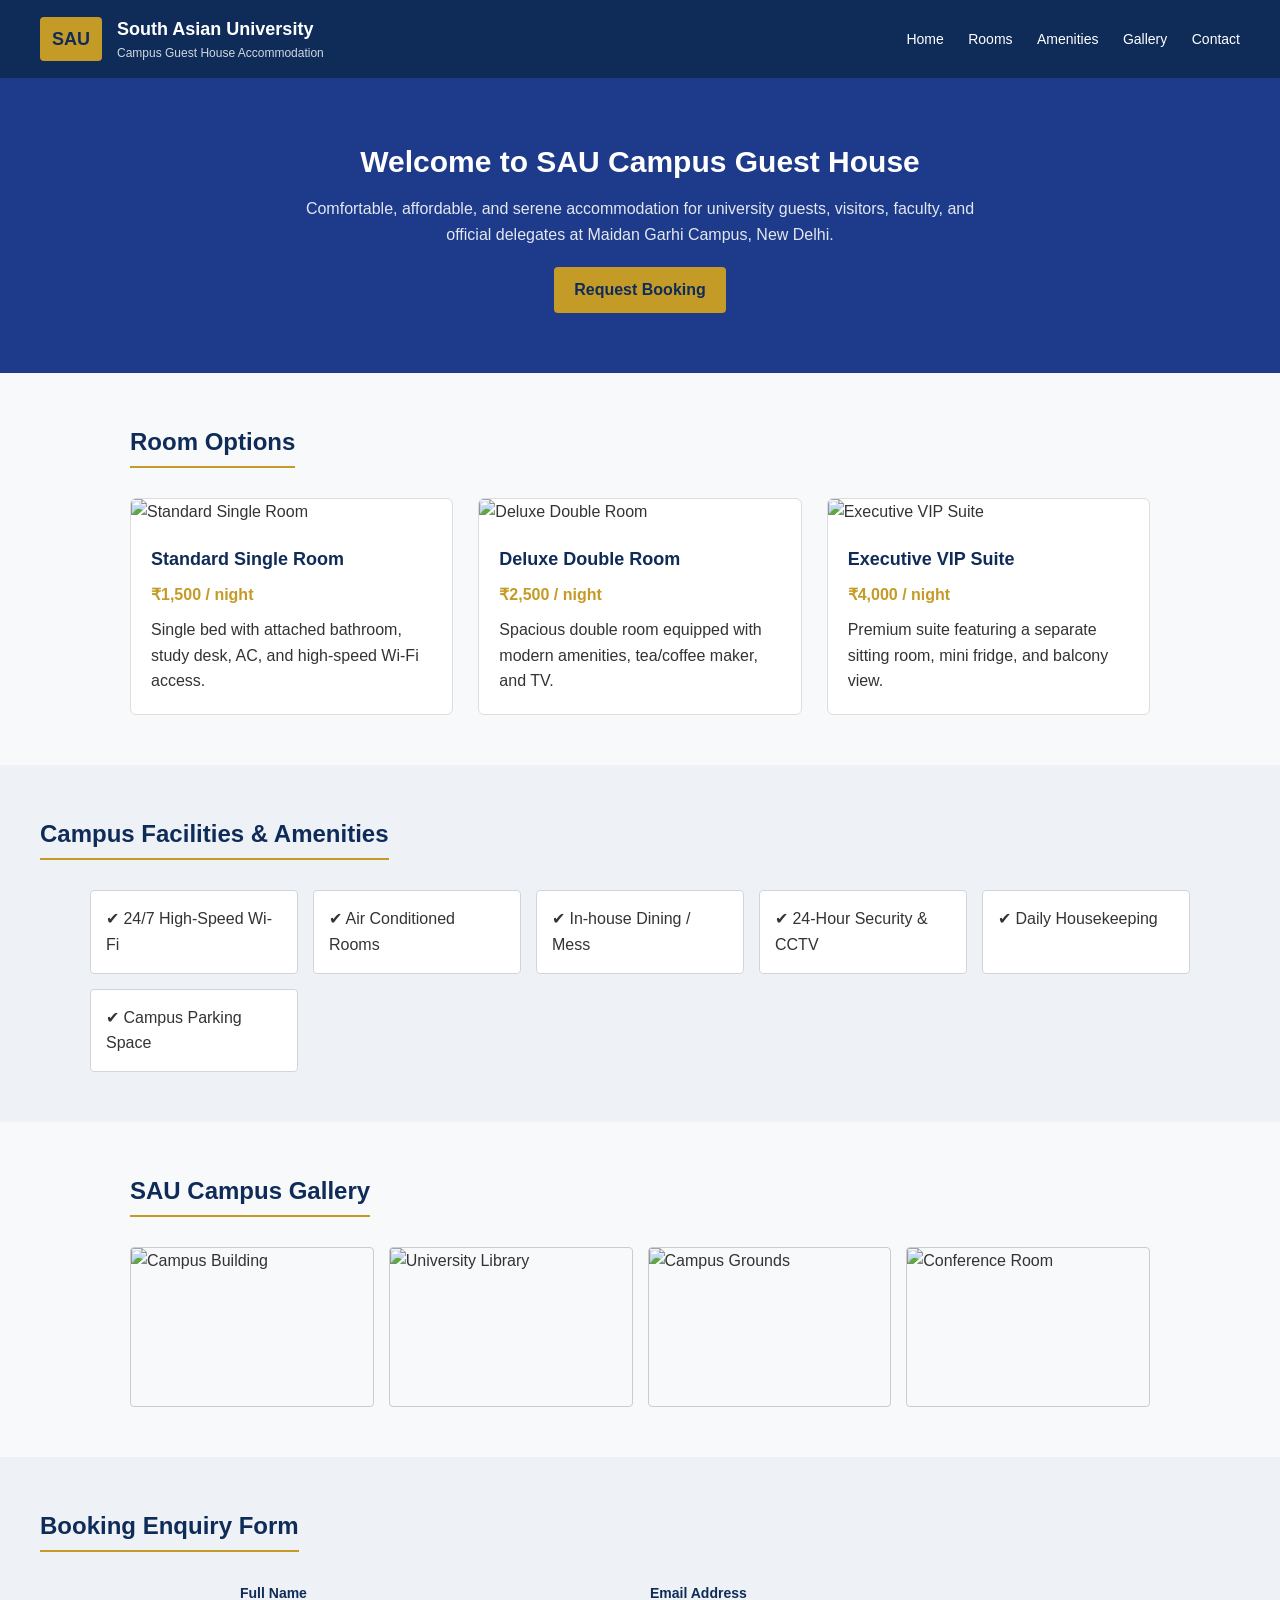
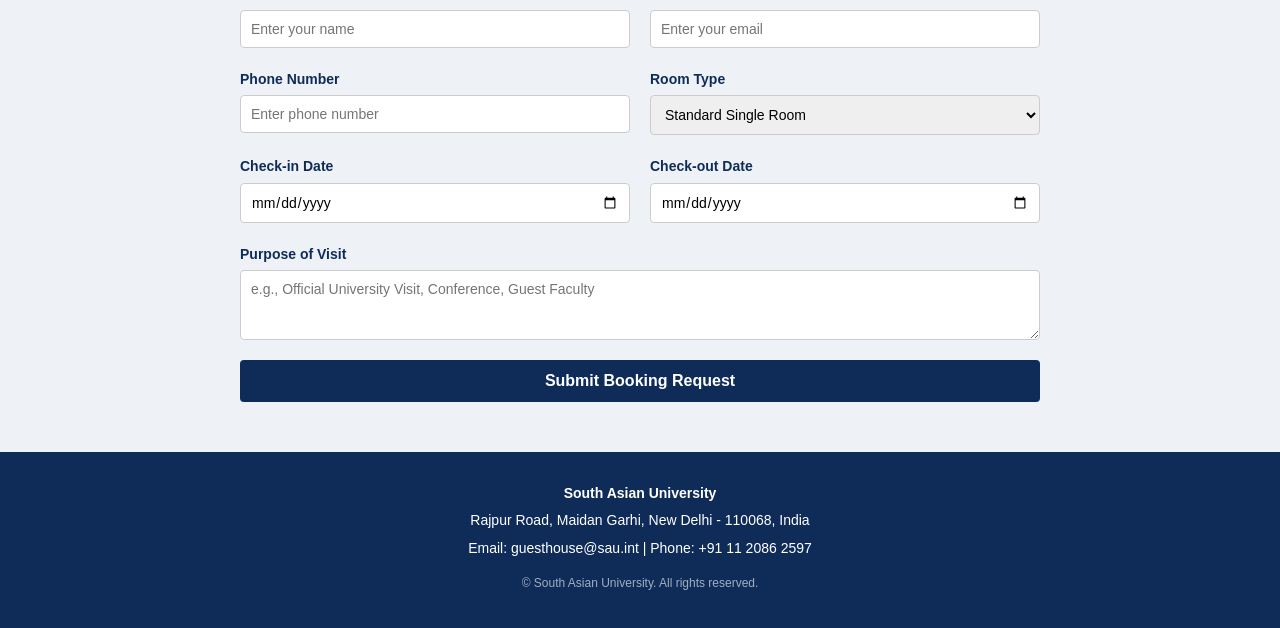
==== index.html @ 90cd1afd "Add files via upload" ====
<!DOCTYPE html>
<html lang="en">
<head>
    <meta charset="UTF-8">
    <meta name="viewport" content="width=device-width, initial-scale=1.0">
    <title>Guest House Booking - South Asian University</title>
    <link rel="stylesheet" href="style.css">
</head>
<body>

    <!-- Header / Navbar -->
    <header class="navbar">
        <div class="logo-container">
            <div class="logo-box">SAU</div>
            <div>
                <h1 class="site-title">South Asian University</h1>
                <p class="site-subtitle">Campus Guest House Accommodation</p>
            </div>
        </div>
        <nav class="nav-links">
            <a href="#home">Home</a>
            <a href="#rooms">Rooms</a>
            <a href="#amenities">Amenities</a>
            <a href="#gallery">Gallery</a>
            <a href="#contact">Contact</a>
        </nav>
    </header>

    <!-- Hero Section -->
    <section id="home" class="hero">
        <h2>Welcome to SAU Campus Guest House</h2>
        <p>Comfortable, affordable, and serene accommodation for university guests, visitors, faculty, and official delegates at Maidan Garhi Campus, New Delhi.</p>
        <a href="#booking" class="btn">Request Booking</a>
    </section>

    <!-- Room Categories -->
    <section id="rooms" class="section">
        <h2 class="section-title">Room Options</h2>
        <div class="card-grid">
            
            <div class="card">
                <img src="https://images.com" alt="Standard Single Room">
                <div class="card-body">
                    <h3>Standard Single Room</h3>
                    <p class="price">₹1,500 / night</p>
                    <p>Single bed with attached bathroom, study desk, AC, and high-speed Wi-Fi access.</p>
                </div>
            </div>

            <div class="card">
                <img src="https://images.com" alt="Deluxe Double Room">
                <div class="card-body">
                    <h3>Deluxe Double Room</h3>
                    <p class="price">₹2,500 / night</p>
                    <p>Spacious double room equipped with modern amenities, tea/coffee maker, and TV.</p>
                </div>
            </div>

            <div class="card">
                <img src="https://images.com" alt="Executive VIP Suite">
                <div class="card-body">
                    <h3>Executive VIP Suite</h3>
                    <p class="price">₹4,000 / night</p>
                    <p>Premium suite featuring a separate sitting room, mini fridge, and balcony view.</p>
                </div>
            </div>

        </div>
    </section>

    <!-- Amenities Section -->
    <section id="amenities" class="section gray-bg">
        <h2 class="section-title">Campus Facilities & Amenities</h2>
        <div class="amenities-grid">
            <div class="amenity-item">✔ 24/7 High-Speed Wi-Fi</div>
            <div class="amenity-item">✔ Air Conditioned Rooms</div>
            <div class="amenity-item">✔ In-house Dining / Mess</div>
            <div class="amenity-item">✔ 24-Hour Security & CCTV</div>
            <div class="amenity-item">✔ Daily Housekeeping</div>
            <div class="amenity-item">✔ Campus Parking Space</div>
        </div>
    </section>

    <!-- Gallery Section -->
    <section id="gallery" class="section">
        <h2 class="section-title">SAU Campus Gallery</h2>
        <div class="gallery-grid">
            <img src="https://images.com" alt="Campus Building">
            <img src="https://images.com" alt="University Library">
            <img src="https://images.com" alt="Campus Grounds">
            <img src="https://images.com" alt="Conference Room">
        </div>
    </section>

    <!-- Booking Form Section -->
    <section id="booking" class="section gray-bg">
        <h2 class="section-title">Booking Enquiry Form</h2>
        <form class="booking-form" action="#" method="post">
            <div class="form-group">
                <label for="fullname">Full Name</label>
                <input type="text" id="fullname" name="fullname" placeholder="Enter your name" required>
            </div>

            <div class="form-group">
                <label for="email">Email Address</label>
                <input type="email" id="email" name="email" placeholder="Enter your email" required>
            </div>

            <div class="form-group">
                <label for="phone">Phone Number</label>
                <input type="tel" id="phone" name="phone" placeholder="Enter phone number" required>
            </div>

            <div class="form-group">
                <label for="roomtype">Room Type</label>
                <select id="roomtype" name="roomtype">
                    <option value="single">Standard Single Room</option>
                    <option value="deluxe">Deluxe Double Room</option>
                    <option value="suite">Executive VIP Suite</option>
                </select>
            </div>

            <div class="form-group">
                <label for="checkin">Check-in Date</label>
                <input type="date" id="checkin" name="checkin" required>
            </div>

            <div class="form-group">
                <label for="checkout">Check-out Date</label>
                <input type="date" id="checkout" name="checkout" required>
            </div>

            <div class="form-group full-width">
                <label for="purpose">Purpose of Visit</label>
                <textarea id="purpose" name="purpose" rows="3" placeholder="e.g., Official University Visit, Conference, Guest Faculty"></textarea>
            </div>

            <div class="form-group full-width">
                <button type="submit" class="btn btn-submit">Submit Booking Request</button>
            </div>
        </form>
    </section>

    <!-- Footer -->
    <footer id="contact">
        <p><strong>South Asian University</strong></p>
        <p>Rajpur Road, Maidan Garhi, New Delhi - 110068, India</p>
        <p>Email: guesthouse@sau.int | Phone: +91 11 2086 2597</p>
        <p class="copyright">&copy; South Asian University. All rights reserved.</p>
    </footer>

</body>
</html>
---- style.css ----
/* General Reset */
* {
    margin: 0;
    padding: 0;
    box-sizing: border-box;
    font-family: Arial, Helvetica, sans-serif;
}

body {
    background-color: #f8f9fa;
    color: #333333;
    line-height: 1.6;
}

/* Navbar */
.navbar {
    background-color: #0f2c59; /* SAU Deep Blue */
    color: #ffffff;
    display: flex;
    justify-content: space-between;
    align-items: center;
    padding: 15px 40px;
}

.logo-container {
    display: flex;
    align-items: center;
    gap: 15px;
}

.logo-box {
    background-color: #c59b27; /* Accent Gold */
    color: #0f2c59;
    font-weight: bold;
    padding: 8px 12px;
    border-radius: 4px;
    font-size: 18px;
}

.site-title {
    font-size: 18px;
    margin: 0;
}

.site-subtitle {
    font-size: 12px;
    color: #d0d7de;
}

.nav-links a {
    color: #ffffff;
    text-decoration: none;
    margin-left: 20px;
    font-size: 14px;
}

/* Hero Section */
.hero {
    background-color: #1e3a8a;
    color: #ffffff;
    text-align: center;
    padding: 60px 20px;
}

.hero h2 {
    font-size: 30px;
    margin-bottom: 10px;
}

.hero p {
    max-width: 700px;
    margin: 0 auto 20px auto;
    font-size: 16px;
    color: #e2e8f0;
}

/* Section Styling */
.section {
    padding: 50px 40px;
    max-width: 1100px;
    margin: 0 auto;
}

.gray-bg {
    background-color: #eef2f6;
    max-width: 100%;
}

.section-title {
    text-align: center;
    font-size: 24px;
    color: #0f2c59;
    margin-bottom: 30px;
    border-bottom: 2px solid #c59b27;
    display: inline-block;
    padding-bottom: 5px;
}

/* Grid & Cards */
.card-grid {
    display: grid;
    grid-template-columns: repeat(auto-fit, minmax(280px, 1fr));
    gap: 25px;
}

.card {
    background-color: #ffffff;
    border: 1px solid #dddddd;
    border-radius: 6px;
    overflow: hidden;
}

.card img {
    width: 100%;
    height: 180px;
    object-fit: cover;
}

.card-body {
    padding: 20px;
}

.card-body h3 {
    color: #0f2c59;
    font-size: 18px;
    margin-bottom: 8px;
}

.price {
    font-weight: bold;
    color: #c59b27;
    margin-bottom: 10px;
}

/* Amenities */
.amenities-grid {
    display: grid;
    grid-template-columns: repeat(auto-fit, minmax(200px, 1fr));
    gap: 15px;
    max-width: 1100px;
    margin: 0 auto;
}

.amenity-item {
    background-color: #ffffff;
    padding: 15px;
    border: 1px solid #d1d5db;
    border-radius: 4px;
    font-weight: 500;
}

/* Gallery Grid */
.gallery-grid {
    display: grid;
    grid-template-columns: repeat(auto-fit, minmax(220px, 1fr));
    gap: 15px;
}

.gallery-grid img {
    width: 100%;
    height: 160px;
    object-fit: cover;
    border-radius: 4px;
    border: 1px solid #cccccc;
}

/* Form Styling */
.booking-form {
    max-width: 800px;
    margin: 0 auto;
    display: grid;
    grid-template-columns: 1fr 1fr;
    gap: 20px;
}

.form-group {
    display: flex;
    flex-direction: column;
}

.form-group.full-width {
    grid-column: span 2;
}

.form-group label {
    font-size: 14px;
    font-weight: bold;
    margin-bottom: 5px;
    color: #0f2c59;
}

.form-group input,
.form-group select,
.form-group textarea {
    padding: 10px;
    border: 1px solid #cccccc;
    border-radius: 4px;
    font-size: 14px;
}

/* Buttons */
.btn {
    display: inline-block;
    background-color: #c59b27;
    color: #0f2c59;
    padding: 10px 20px;
    text-decoration: none;
    font-weight: bold;
    border-radius: 4px;
    border: none;
    cursor: pointer;
}

.btn-submit {
    width: 100%;
    padding: 12px;
    font-size: 16px;
    background-color: #0f2c59;
    color: #ffffff;
}

/* Footer */
footer {
    background-color: #0f2c59;
    color: #ffffff;
    text-align: center;
    padding: 30px 20px;
    font-size: 14px;
}

footer p {
    margin-bottom: 5px;
}

.copyright {
    margin-top: 15px;
    font-size: 12px;
    color: #a0aec0;
}
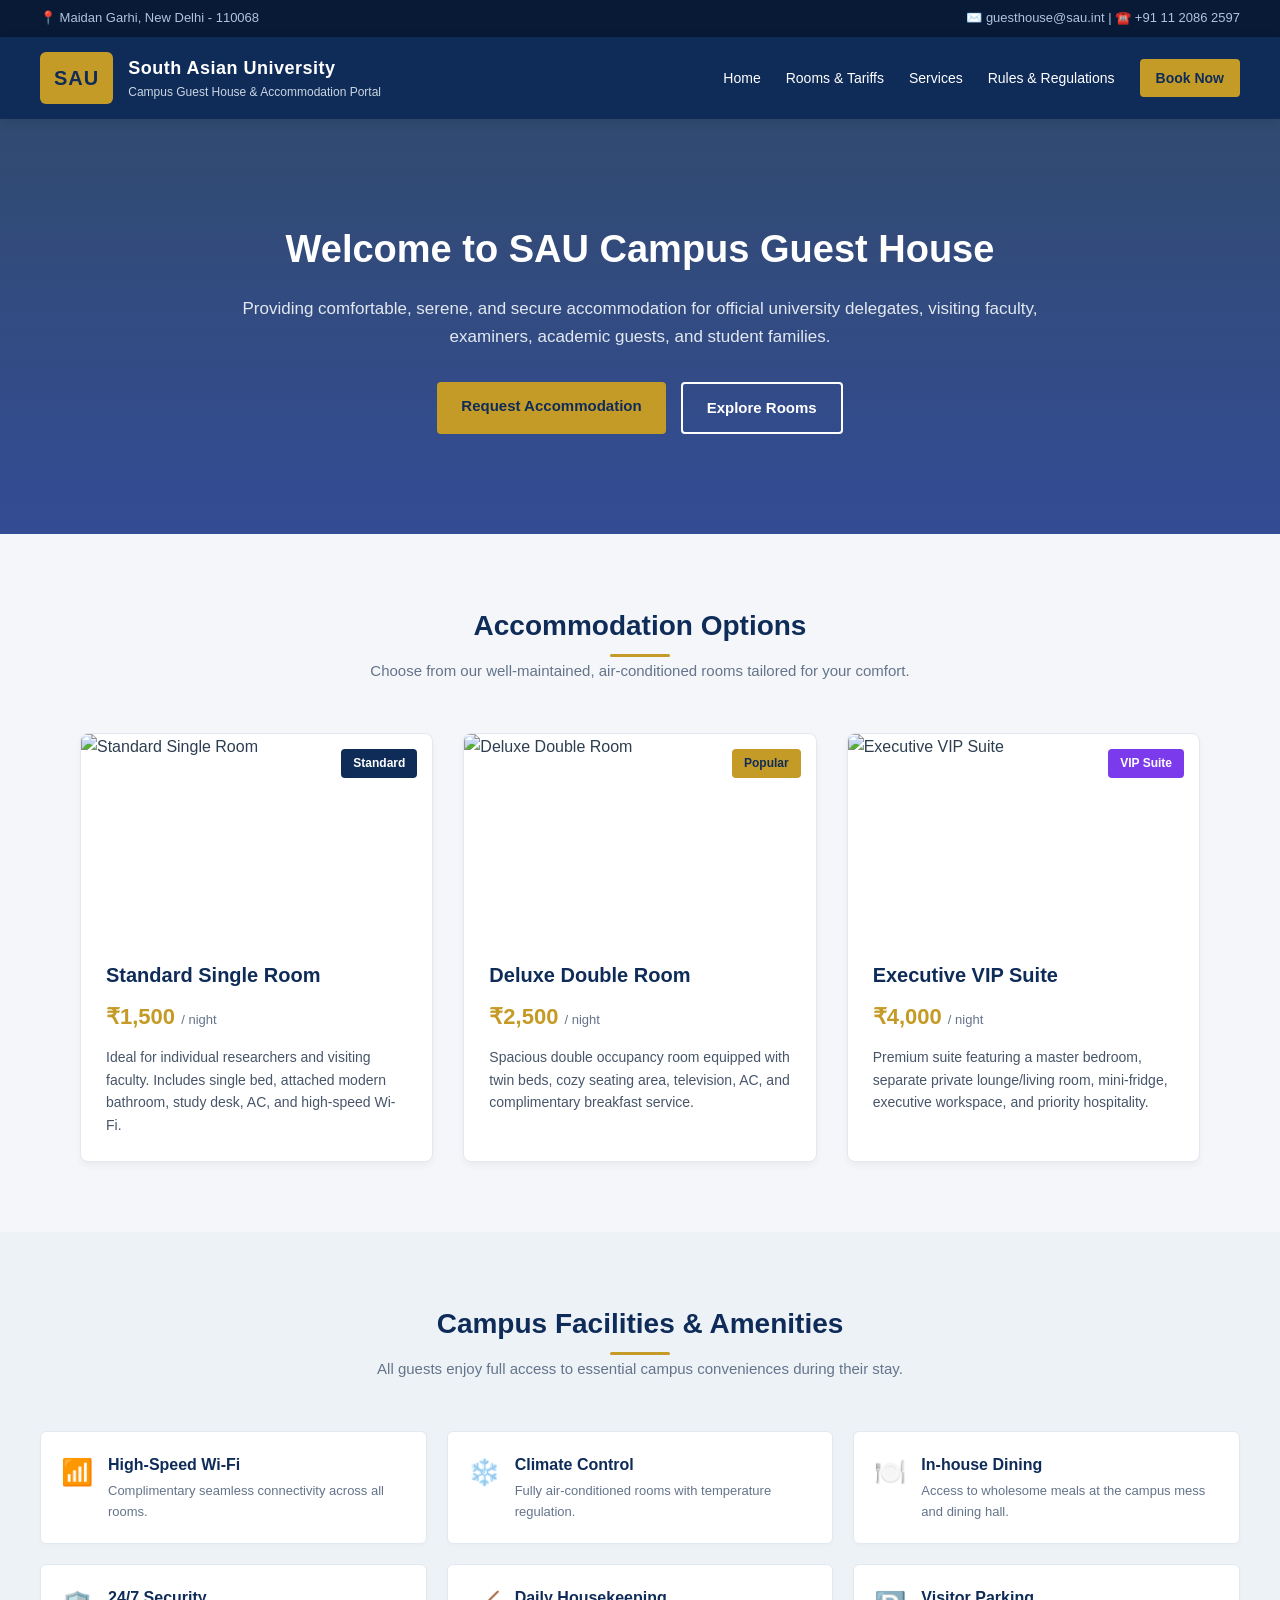
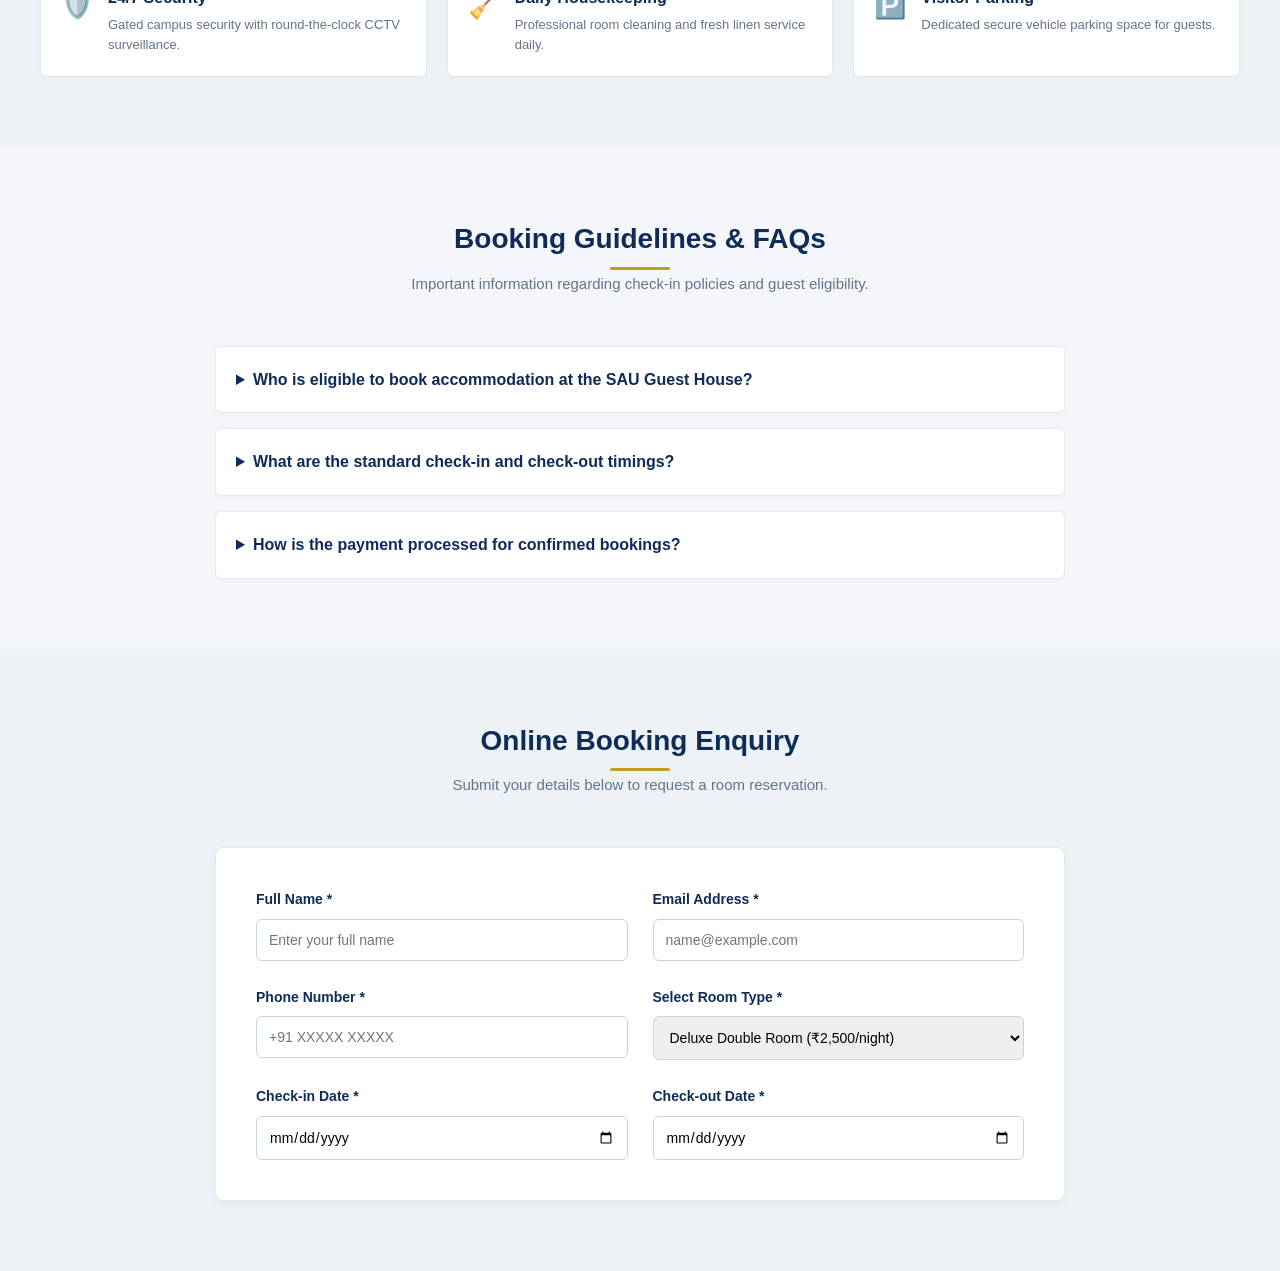
==== commit f6864e7b: "Add files via upload" ====
--- a/index.html
+++ b/index.html
@@ -3,10 +3,18 @@
 <head>
     <meta charset="UTF-8">
     <meta name="viewport" content="width=device-width, initial-scale=1.0">
-    <title>Guest House Booking - South Asian University</title>
+    <title>Campus Guest House | South Asian University</title>
     <link rel="stylesheet" href="style.css">
 </head>
 <body>
+
+    <!-- Top Institutional Bar -->
+    <div class="top-bar">
+        <div class="top-bar-content">
+            <span>📍 Maidan Garhi, New Delhi - 110068</span>
+            <span>✉️ guesthouse@sau.int | ☎️ +91 11 2086 2597</span>
+        </div>
+    </div>
 
     <!-- Header / Navbar -->
     <header class="navbar">
@@ -14,140 +22,192 @@
             <div class="logo-box">SAU</div>
             <div>
                 <h1 class="site-title">South Asian University</h1>
-                <p class="site-subtitle">Campus Guest House Accommodation</p>
+                <p class="site-subtitle">Campus Guest House & Accommodation Portal</p>
             </div>
         </div>
         <nav class="nav-links">
             <a href="#home">Home</a>
-            <a href="#rooms">Rooms</a>
-            <a href="#amenities">Amenities</a>
-            <a href="#gallery">Gallery</a>
-            <a href="#contact">Contact</a>
+            <a href="#rooms">Rooms & Tariffs</a>
+            <a href="services.html">Services</a>
+            <a href="rules.html">Rules & Regulations</a>
+            <a href="#booking" class="nav-btn">Book Now</a>
         </nav>
     </header>
 
     <!-- Hero Section -->
     <section id="home" class="hero">
-        <h2>Welcome to SAU Campus Guest House</h2>
-        <p>Comfortable, affordable, and serene accommodation for university guests, visitors, faculty, and official delegates at Maidan Garhi Campus, New Delhi.</p>
-        <a href="#booking" class="btn">Request Booking</a>
-    </section>
-
-    <!-- Room Categories -->
+        <div class="hero-content">
+            <h2>Welcome to SAU Campus Guest House</h2>
+            <p>Providing comfortable, serene, and secure accommodation for official university delegates, visiting faculty, examiners, academic guests, and student families.</p>
+            <div class="hero-buttons">
+                <a href="#booking" class="btn btn-primary">Request Accommodation</a>
+                <a href="#rooms" class="btn btn-secondary">Explore Rooms</a>
+            </div>
+        </div>
+    </section>
+
+    <!-- Room Categories Section -->
     <section id="rooms" class="section">
-        <h2 class="section-title">Room Options</h2>
+        <div class="section-header">
+            <h2 class="section-title">Accommodation Options</h2>
+            <p class="section-desc">Choose from our well-maintained, air-conditioned rooms tailored for your comfort.</p>
+        </div>
+        
         <div class="card-grid">
-            
             <div class="card">
-                <img src="https://images.com" alt="Standard Single Room">
+                <div class="card-img-wrapper">
+                    <span class="badge">Standard</span>
+                    <img src="" alt="Standard Single Room">
+                </div>
                 <div class="card-body">
                     <h3>Standard Single Room</h3>
-                    <p class="price">₹1,500 / night</p>
-                    <p>Single bed with attached bathroom, study desk, AC, and high-speed Wi-Fi access.</p>
+                    <p class="price">₹1,500 <span class="per-night">/ night</span></p>
+                    <p>Ideal for individual researchers and visiting faculty. Includes single bed, attached modern bathroom, study desk, AC, and high-speed Wi-Fi.</p>
                 </div>
             </div>
 
             <div class="card">
-                <img src="https://images.com" alt="Deluxe Double Room">
+                <div class="card-img-wrapper">
+                    <span class="badge popular">Popular</span>
+                    <img src="" alt="Deluxe Double Room">
+                </div>
                 <div class="card-body">
                     <h3>Deluxe Double Room</h3>
-                    <p class="price">₹2,500 / night</p>
-                    <p>Spacious double room equipped with modern amenities, tea/coffee maker, and TV.</p>
+                    <p class="price">₹2,500 <span class="per-night">/ night</span></p>
+                    <p>Spacious double occupancy room equipped with twin beds, cozy seating area, television, AC, and complimentary breakfast service.</p>
                 </div>
             </div>
 
             <div class="card">
-                <img src="https://images.com" alt="Executive VIP Suite">
+                <div class="card-img-wrapper">
+                    <span class="badge vip">VIP Suite</span>
+                    <img src="" alt="Executive VIP Suite">
+                </div>
                 <div class="card-body">
                     <h3>Executive VIP Suite</h3>
-                    <p class="price">₹4,000 / night</p>
-                    <p>Premium suite featuring a separate sitting room, mini fridge, and balcony view.</p>
-                </div>
-            </div>
-
+                    <p class="price">₹4,000 <span class="per-night">/ night</span></p>
+                    <p>Premium suite featuring a master bedroom, separate private lounge/living room, mini-fridge, executive workspace, and priority hospitality.</p>
+                </div>
+            </div>
         </div>
     </section>
 
     <!-- Amenities Section -->
     <section id="amenities" class="section gray-bg">
-        <h2 class="section-title">Campus Facilities & Amenities</h2>
+        <div class="section-header">
+            <h2 class="section-title">Campus Facilities & Amenities</h2>
+            <p class="section-desc">All guests enjoy full access to essential campus conveniences during their stay.</p>
+        </div>
+
         <div class="amenities-grid">
-            <div class="amenity-item">✔ 24/7 High-Speed Wi-Fi</div>
-            <div class="amenity-item">✔ Air Conditioned Rooms</div>
-            <div class="amenity-item">✔ In-house Dining / Mess</div>
-            <div class="amenity-item">✔ 24-Hour Security & CCTV</div>
-            <div class="amenity-item">✔ Daily Housekeeping</div>
-            <div class="amenity-item">✔ Campus Parking Space</div>
-        </div>
-    </section>
-
-    <!-- Gallery Section -->
-    <section id="gallery" class="section">
-        <h2 class="section-title">SAU Campus Gallery</h2>
-        <div class="gallery-grid">
-            <img src="https://images.com" alt="Campus Building">
-            <img src="https://images.com" alt="University Library">
-            <img src="https://images.com" alt="Campus Grounds">
-            <img src="https://images.com" alt="Conference Room">
+            <div class="amenity-item">
+                <span class="amenity-icon">📶</span>
+                <div>
+                    <h4>High-Speed Wi-Fi</h4>
+                    <p>Complimentary seamless connectivity across all rooms.</p>
+                </div>
+            </div>
+            <div class="amenity-item">
+                <span class="amenity-icon">❄️</span>
+                <div>
+                    <h4>Climate Control</h4>
+                    <p>Fully air-conditioned rooms with temperature regulation.</p>
+                </div>
+            </div>
+            <div class="amenity-item">
+                <span class="amenity-icon">🍽️</span>
+                <div>
+                    <h4>In-house Dining</h4>
+                    <p>Access to wholesome meals at the campus mess and dining hall.</p>
+                </div>
+            </div>
+            <div class="amenity-item">
+                <span class="amenity-icon">🛡️</span>
+                <div>
+                    <h4>24/7 Security</h4>
+                    <p>Gated campus security with round-the-clock CCTV surveillance.</p>
+                </div>
+            </div>
+            <div class="amenity-item">
+                <span class="amenity-icon">🧹</span>
+                <div>
+                    <h4>Daily Housekeeping</h4>
+                    <p>Professional room cleaning and fresh linen service daily.</p>
+                </div>
+            </div>
+            <div class="amenity-item">
+                <span class="amenity-icon">🅿️</span>
+                <div>
+                    <h4>Visitor Parking</h4>
+                    <p>Dedicated secure vehicle parking space for guests.</p>
+                </div>
+            </div>
+        </div>
+    </section>
+
+    <!-- FAQ / Guidelines Section -->
+    <section id="faq" class="section">
+        <div class="section-header">
+            <h2 class="section-title">Booking Guidelines & FAQs</h2>
+            <p class="section-desc">Important information regarding check-in policies and guest eligibility.</p>
+        </div>
+
+        <div class="faq-container">
+            <details class="faq-item">
+                <summary>Who is eligible to book accommodation at the SAU Guest House?</summary>
+                <p>Official university guests, keynote speakers, conference delegates, external academic examiners, and parents/guardians of enrolled students are eligible, subject to prior approval and room availability.</p>
+            </details>
+            <details class="faq-item">
+                <summary>What are the standard check-in and check-out timings?</summary>
+                <p>Standard check-in time is 12:00 PM (Noon) and check-out time is 11:00 AM. Early check-ins or late extensions must be coordinated directly with the Guest House desk.</p>
+            </details>
+            <details class="faq-item">
+                <summary>How is the payment processed for confirmed bookings?</summary>
+                <p>Once your booking enquiry is reviewed and approved by the administration, an online payment link or bank transfer detail will be shared via email to finalize your reservation.</p>
+            </details>
         </div>
     </section>
 
     <!-- Booking Form Section -->
     <section id="booking" class="section gray-bg">
-        <h2 class="section-title">Booking Enquiry Form</h2>
-        <form class="booking-form" action="#" method="post">
-            <div class="form-group">
-                <label for="fullname">Full Name</label>
-                <input type="text" id="fullname" name="fullname" placeholder="Enter your name" required>
-            </div>
-
-            <div class="form-group">
-                <label for="email">Email Address</label>
-                <input type="email" id="email" name="email" placeholder="Enter your email" required>
-            </div>
-
-            <div class="form-group">
-                <label for="phone">Phone Number</label>
-                <input type="tel" id="phone" name="phone" placeholder="Enter phone number" required>
-            </div>
-
-            <div class="form-group">
-                <label for="roomtype">Room Type</label>
-                <select id="roomtype" name="roomtype">
-                    <option value="single">Standard Single Room</option>
-                    <option value="deluxe">Deluxe Double Room</option>
-                    <option value="suite">Executive VIP Suite</option>
+        <div class="section-header">
+            <h2 class="section-title">Online Booking Enquiry</h2>
+            <p class="section-desc">Submit your details below to request a room reservation.</p>
+        </div>
+
+        <form class="booking-form" action="#success-modal" method="get">
+            <div class="form-group">
+                <label for="fullname">Full Name *</label>
+                <input type="text" id="fullname" name="fullname" placeholder="Enter your full name" required>
+            </div>
+
+            <div class="form-group">
+                <label for="email">Email Address *</label>
+                <input type="email" id="email" name="email" placeholder="name@example.com" required>
+            </div>
+
+            <div class="form-group">
+                <label for="phone">Phone Number *</label>
+                <input type="tel" id="phone" name="phone" placeholder="+91 XXXXX XXXXX" required>
+            </div>
+
+            <div class="form-group">
+                <label for="roomtype">Select Room Type *</label>
+                <select id="roomtype" name="roomtype" required>
+                    <option value="single">Standard Single Room (₹1,500/night)</option>
+                    <option value="deluxe" selected>Deluxe Double Room (₹2,500/night)</option>
+                    <option value="suite">Executive VIP Suite (₹4,000/night)</option>
                 </select>
             </div>
 
             <div class="form-group">
-                <label for="checkin">Check-in Date</label>
+                <label for="checkin">Check-in Date *</label>
                 <input type="date" id="checkin" name="checkin" required>
             </div>
 
             <div class="form-group">
-                <label for="checkout">Check-out Date</label>
+                <label for="checkout">Check-out Date *</label>
                 <input type="date" id="checkout" name="checkout" required>
             </div>
 
-            <div class="form-group full-width">
-                <label for="purpose">Purpose of Visit</label>
-                <textarea id="purpose" name="purpose" rows="3" placeholder="e.g., Official University Visit, Conference, Guest Faculty"></textarea>
-            </div>
-
-            <div class="form-group full-width">
-                <button type="submit" class="btn btn-submit">Submit Booking Request</button>
-            </div>
-        </form>
-    </section>
-
-    <!-- Footer -->
-    <footer id="contact">
-        <p><strong>South Asian University</strong></p>
-        <p>Rajpur Road, Maidan Garhi, New Delhi - 110068, India</p>
-        <p>Email: guesthouse@sau.int | Phone: +91 11 2086 2597</p>
-        <p class="copyright">&copy; South Asian University. All rights reserved.</p>
-    </footer>
-
-</body>
-</html>+            <div class="form-group
--- a/style.css
+++ b/style.css
@@ -1,15 +1,36 @@
-/* General Reset */
+/* ==========================================
+   SAU GUEST HOUSE PORTAL - MASTER STYLESHEET
+   ========================================== */
+
 * {
     margin: 0;
     padding: 0;
     box-sizing: border-box;
-    font-family: Arial, Helvetica, sans-serif;
+    font-family: 'Segoe UI', Tahoma, Geneva, Verdana, sans-serif;
 }
 
 body {
-    background-color: #f8f9fa;
-    color: #333333;
+    background-color: #f4f6f9;
+    color: #2c3e50;
     line-height: 1.6;
+    scroll-behavior: smooth;
+}
+
+/* Top Institutional Bar */
+.top-bar {
+    background-color: #081a36;
+    color: #b0c4de;
+    font-size: 13px;
+    padding: 8px 40px;
+}
+
+.top-bar-content {
+    max-width: 1200px;
+    margin: 0 auto;
+    display: flex;
+    justify-content: space-between;
+    flex-wrap: wrap;
+    gap: 10px;
 }
 
 /* Navbar */
@@ -20,6 +41,10 @@
     justify-content: space-between;
     align-items: center;
     padding: 15px 40px;
+    box-shadow: 0 4px 12px rgba(0,0,0,0.1);
+    position: sticky;
+    top: 0;
+    z-index: 100;
 }
 
 .logo-container {
@@ -31,146 +56,344 @@
 .logo-box {
     background-color: #c59b27; /* Accent Gold */
     color: #0f2c59;
-    font-weight: bold;
-    padding: 8px 12px;
-    border-radius: 4px;
-    font-size: 18px;
+    font-weight: 800;
+    padding: 10px 14px;
+    border-radius: 6px;
+    font-size: 20px;
+    letter-spacing: 1px;
 }
 
 .site-title {
     font-size: 18px;
-    margin: 0;
+    font-weight: 700;
+    letter-spacing: 0.5px;
 }
 
 .site-subtitle {
     font-size: 12px;
-    color: #d0d7de;
+    color: #cbd5e1;
+}
+
+.nav-links {
+    display: flex;
+    align-items: center;
+    gap: 25px;
 }
 
 .nav-links a {
     color: #ffffff;
     text-decoration: none;
-    margin-left: 20px;
-    font-size: 14px;
+    font-size: 14px;
+    font-weight: 500;
+    transition: color 0.2s ease;
+}
+
+.nav-links a:hover {
+    color: #c59b27;
+}
+
+.nav-btn {
+    background-color: #c59b27;
+    color: #0f2c59 !important;
+    padding: 8px 16px;
+    border-radius: 4px;
+    font-weight: 700 !important;
+}
+
+.nav-btn:hover {
+    background-color: #b08920;
 }
 
 /* Hero Section */
 .hero {
-    background-color: #1e3a8a;
+    background: linear-gradient(rgba(15, 44, 89, 0.85), rgba(30, 58, 138, 0.9)), url('https://images.unsplash.com/photo-1541339907198-e08756dedf3f?auto=format&fit=crop&w=1600&q=80') center/cover no-repeat;
     color: #ffffff;
     text-align: center;
-    padding: 60px 20px;
+    padding: 100px 20px;
+}
+
+.hero-content {
+    max-width: 800px;
+    margin: 0 auto;
 }
 
 .hero h2 {
-    font-size: 30px;
+    font-size: 38px;
+    margin-bottom: 15px;
+    font-weight: 700;
+}
+
+.hero p {
+    font-size: 17px;
+    color: #e2e8f0;
+    margin-bottom: 30px;
+    line-height: 1.7;
+}
+
+.hero-buttons {
+    display: flex;
+    justify-content: center;
+    gap: 15px;
+}
+
+/* Buttons */
+.btn {
+    display: inline-block;
+    padding: 12px 24px;
+    text-decoration: none;
+    font-weight: 600;
+    border-radius: 4px;
+    cursor: pointer;
+    transition: all 0.2s ease;
+    border: none;
+    font-size: 15px;
+    text-align: center;
+}
+
+.btn-primary {
+    background-color: #c59b27;
+    color: #0f2c59;
+}
+
+.btn-primary:hover {
+    background-color: #b08920;
+}
+
+.btn-secondary {
+    background-color: transparent;
+    color: #ffffff;
+    border: 2px solid #ffffff;
+}
+
+.btn-secondary:hover {
+    background-color: #ffffff;
+    color: #0f2c59;
+}
+
+/* Sections */
+.section {
+    padding: 70px 40px;
+    max-width: 1200px;
+    margin: 0 auto;
+}
+
+.gray-bg {
+    background-color: #edf2f7;
+    max-width: 100%;
+}
+
+.section-header {
+    text-align: center;
+    margin-bottom: 50px;
+}
+
+.section-title {
+    font-size: 28px;
+    color: #0f2c59;
     margin-bottom: 10px;
-}
-
-.hero p {
-    max-width: 700px;
-    margin: 0 auto 20px auto;
-    font-size: 16px;
-    color: #e2e8f0;
-}
-
-/* Section Styling */
-.section {
-    padding: 50px 40px;
-    max-width: 1100px;
-    margin: 0 auto;
-}
-
-.gray-bg {
-    background-color: #eef2f6;
-    max-width: 100%;
-}
-
-.section-title {
-    text-align: center;
-    font-size: 24px;
-    color: #0f2c59;
-    margin-bottom: 30px;
-    border-bottom: 2px solid #c59b27;
+    font-weight: 700;
+    position: relative;
     display: inline-block;
-    padding-bottom: 5px;
-}
-
-/* Grid & Cards */
+}
+
+.section-title::after {
+    content: '';
+    position: absolute;
+    bottom: -8px;
+    left: 50%;
+    transform: translateX(-50%);
+    width: 60px;
+    height: 3px;
+    background-color: #c59b27;
+    border-radius: 2px;
+}
+
+.section-desc {
+    color: #64748b;
+    font-size: 15px;
+}
+
+/* Card Grid & Rooms */
 .card-grid {
     display: grid;
-    grid-template-columns: repeat(auto-fit, minmax(280px, 1fr));
-    gap: 25px;
+    grid-template-columns: repeat(auto-fit, minmax(320px, 1fr));
+    gap: 30px;
 }
 
 .card {
     background-color: #ffffff;
-    border: 1px solid #dddddd;
-    border-radius: 6px;
+    border: 1px solid #e2e8f0;
+    border-radius: 8px;
     overflow: hidden;
+    box-shadow: 0 4px 6px rgba(0,0,0,0.04);
+    transition: transform 0.2s ease, box-shadow 0.2s ease;
+}
+
+.card:hover {
+    transform: translateY(-5px);
+    box-shadow: 0 10px 20px rgba(0,0,0,0.08);
+}
+
+.card-img-wrapper {
+    position: relative;
+    height: 200px;
 }
 
 .card img {
     width: 100%;
-    height: 180px;
+    height: 100%;
     object-fit: cover;
 }
 
+.badge {
+    position: absolute;
+    top: 15px;
+    right: 15px;
+    background-color: #0f2c59;
+    color: #ffffff;
+    padding: 5px 12px;
+    font-size: 12px;
+    font-weight: 600;
+    border-radius: 4px;
+}
+
+.badge.popular { background-color: #c59b27; color: #0f2c59; }
+.badge.vip { background-color: #7c3aed; }
+
 .card-body {
-    padding: 20px;
+    padding: 25px;
 }
 
 .card-body h3 {
     color: #0f2c59;
-    font-size: 18px;
+    font-size: 20px;
     margin-bottom: 8px;
 }
 
 .price {
-    font-weight: bold;
+    font-size: 22px;
+    font-weight: 700;
     color: #c59b27;
-    margin-bottom: 10px;
-}
-
-/* Amenities */
+    margin-bottom: 12px;
+}
+
+.per-night {
+    font-size: 13px;
+    color: #64748b;
+    font-weight: normal;
+}
+
+.card-body p:last-child {
+    font-size: 14px;
+    color: #475569;
+}
+
+/* Amenities & Services Grid */
 .amenities-grid {
     display: grid;
-    grid-template-columns: repeat(auto-fit, minmax(200px, 1fr));
-    gap: 15px;
-    max-width: 1100px;
-    margin: 0 auto;
+    grid-template-columns: repeat(auto-fit, minmax(320px, 1fr));
+    gap: 20px;
 }
 
 .amenity-item {
     background-color: #ffffff;
-    padding: 15px;
-    border: 1px solid #d1d5db;
-    border-radius: 4px;
-    font-weight: 500;
-}
-
-/* Gallery Grid */
-.gallery-grid {
-    display: grid;
-    grid-template-columns: repeat(auto-fit, minmax(220px, 1fr));
+    padding: 20px;
+    border: 1px solid #e2e8f0;
+    border-radius: 6px;
+    display: flex;
+    align-items: flex-start;
     gap: 15px;
-}
-
-.gallery-grid img {
-    width: 100%;
-    height: 160px;
-    object-fit: cover;
-    border-radius: 4px;
-    border: 1px solid #cccccc;
-}
-
-/* Form Styling */
+    box-shadow: 0 2px 4px rgba(0,0,0,0.02);
+}
+
+.amenity-icon {
+    font-size: 26px;
+}
+
+.amenity-item h4 {
+    color: #0f2c59;
+    font-size: 16px;
+    margin-bottom: 4px;
+}
+
+.amenity-item p {
+    font-size: 13px;
+    color: #64748b;
+}
+
+/* FAQ Accordion & Rules Content Cards */
+.faq-container {
+    max-width: 850px;
+    margin: 0 auto;
+    display: flex;
+    flex-direction: column;
+    gap: 15px;
+}
+
+.faq-item {
+    background: #ffffff;
+    border: 1px solid #e2e8f0;
+    border-radius: 6px;
+    padding: 20px;
+    box-shadow: 0 2px 4px rgba(0,0,0,0.02);
+}
+
+.faq-item summary {
+    font-weight: 600;
+    color: #0f2c59;
+    cursor: pointer;
+    font-size: 16px;
+    outline: none;
+}
+
+.faq-item p {
+    margin-top: 12px;
+    color: #475569;
+    font-size: 14px;
+    padding-top: 12px;
+    border-top: 1px solid #f1f5f9;
+}
+
+/* --- DEDICATED STYLES FOR RULES & SERVICES PAGES --- */
+.page-content-card {
+    background: #ffffff;
+    border: 1px solid #e2e8f0;
+    border-radius: 8px;
+    padding: 30px;
+    margin-bottom: 25px;
+    box-shadow: 0 2px 5px rgba(0,0,0,0.03);
+}
+
+.page-content-card h3 {
+    color: #0f2c59;
+    font-size: 20px;
+    margin-bottom: 15px;
+    border-bottom: 2px solid #c59b27;
+    padding-bottom: 8px;
+}
+
+.page-content-card ul {
+    padding-left: 20px;
+    color: #475569;
+    line-height: 1.8;
+}
+
+.page-content-card ul li {
+    margin-bottom: 8px;
+}
+
+/* Booking Form */
 .booking-form {
-    max-width: 800px;
+    max-width: 850px;
     margin: 0 auto;
+    background: #ffffff;
+    padding: 40px;
+    border-radius: 8px;
+    border: 1px solid #e2e8f0;
+    box-shadow: 0 4px 10px rgba(0,0,0,0.03);
     display: grid;
     grid-template-columns: 1fr 1fr;
-    gap: 20px;
+    gap: 25px;
 }
 
 .form-group {
@@ -184,56 +407,165 @@
 
 .form-group label {
     font-size: 14px;
-    font-weight: bold;
-    margin-bottom: 5px;
+    font-weight: 600;
+    margin-bottom: 8px;
     color: #0f2c59;
 }
 
 .form-group input,
 .form-group select,
 .form-group textarea {
-    padding: 10px;
-    border: 1px solid #cccccc;
-    border-radius: 4px;
-    font-size: 14px;
-}
-
-/* Buttons */
-.btn {
-    display: inline-block;
-    background-color: #c59b27;
-    color: #0f2c59;
-    padding: 10px 20px;
-    text-decoration: none;
-    font-weight: bold;
-    border-radius: 4px;
-    border: none;
-    cursor: pointer;
+    padding: 12px;
+    border: 1px solid #cbd5e1;
+    border-radius: 6px;
+    font-size: 14px;
+    outline: none;
+    transition: border-color 0.2s;
+}
+
+.form-group input:focus,
+.form-group select:focus,
+.form-group textarea:focus {
+    border-color: #0f2c59;
+    box-shadow: 0 0 0 3px rgba(15, 44, 89, 0.1);
 }
 
 .btn-submit {
     width: 100%;
-    padding: 12px;
+    padding: 14px;
     font-size: 16px;
-    background-color: #0f2c59;
-    color: #ffffff;
+    font-weight: 700;
+}
+
+/* Success Modal (:target) */
+.modal-overlay {
+    display: none;
+    position: fixed;
+    top: 0; left: 0;
+    width: 100%; height: 100%;
+    background: rgba(0, 0, 0, 0.6);
+    z-index: 1000;
+    justify-content: center;
+    align-items: center;
+}
+
+.modal-overlay:target {
+    display: flex;
+}
+
+.modal-content {
+    background: #ffffff;
+    padding: 40px;
+    border-radius: 8px;
+    max-width: 450px;
+    text-align: center;
+    box-shadow: 0 10px 25px rgba(0,0,0,0.2);
+}
+
+.modal-icon {
+    width: 50px;
+    height: 50px;
+    background-color: #16a34a;
+    color: white;
+    font-size: 24px;
+    border-radius: 50%;
+    display: flex;
+    align-items: center;
+    justify-content: center;
+    margin: 0 auto 20px auto;
+}
+
+.modal-content h3 {
+    color: #0f2c59;
+    margin-bottom: 12px;
+    font-size: 22px;
+}
+
+.modal-content p {
+    color: #64748b;
+    margin-bottom: 15px;
+    font-size: 14px;
+}
+
+.ref-box {
+    background: #f1f5f9;
+    padding: 10px;
+    border-radius: 4px;
+    font-size: 14px;
+    color: #0f2c59 !important;
+    margin-bottom: 20px !important;
+}
+
+.modal-close {
+    width: 100%;
 }
 
 /* Footer */
 footer {
     background-color: #0f2c59;
     color: #ffffff;
+    padding: 60px 40px 20px 40px;
+}
+
+.footer-content {
+    max-width: 1200px;
+    margin: 0 auto;
+    display: grid;
+    grid-template-columns: repeat(auto-fit, minmax(250px, 1fr));
+    gap: 40px;
+    margin-bottom: 40px;
+}
+
+.footer-col h3 {
+    color: #c59b27;
+    font-size: 18px;
+    margin-bottom: 15px;
+}
+
+.footer-col p, .footer-col a {
+    color: #cbd5e1;
+    font-size: 14px;
+    text-decoration: none;
+    display: block;
+    margin-bottom: 8px;
+}
+
+.footer-col a:hover {
+    color: #ffffff;
+}
+
+.copyright {
     text-align: center;
-    padding: 30px 20px;
-    font-size: 14px;
-}
-
-footer p {
-    margin-bottom: 5px;
-}
-
-.copyright {
-    margin-top: 15px;
-    font-size: 12px;
-    color: #a0aec0;
+    padding-top: 20px;
+    border-top: 1px solid rgba(255,255,255,0.1);
+    font-size: 13px;
+    color: #94a3b8;
+}
+
+/* Responsive Media Queries */
+@media (max-width: 768px) {
+    .navbar {
+        flex-direction: column;
+        gap: 15px;
+        text-align: center;
+        padding: 15px;
+    }
+    .nav-links {
+        gap: 15px;
+        flex-wrap: wrap;
+        justify-content: center;
+    }
+    .hero h2 {
+        font-size: 28px;
+    }
+    .booking-form {
+        grid-template-columns: 1fr;
+        padding: 20px;
+    }
+    .form-group.full-width {
+        grid-column: span 1;
+    }
+    .section {
+        padding: 40px 20px;
+    }
 }
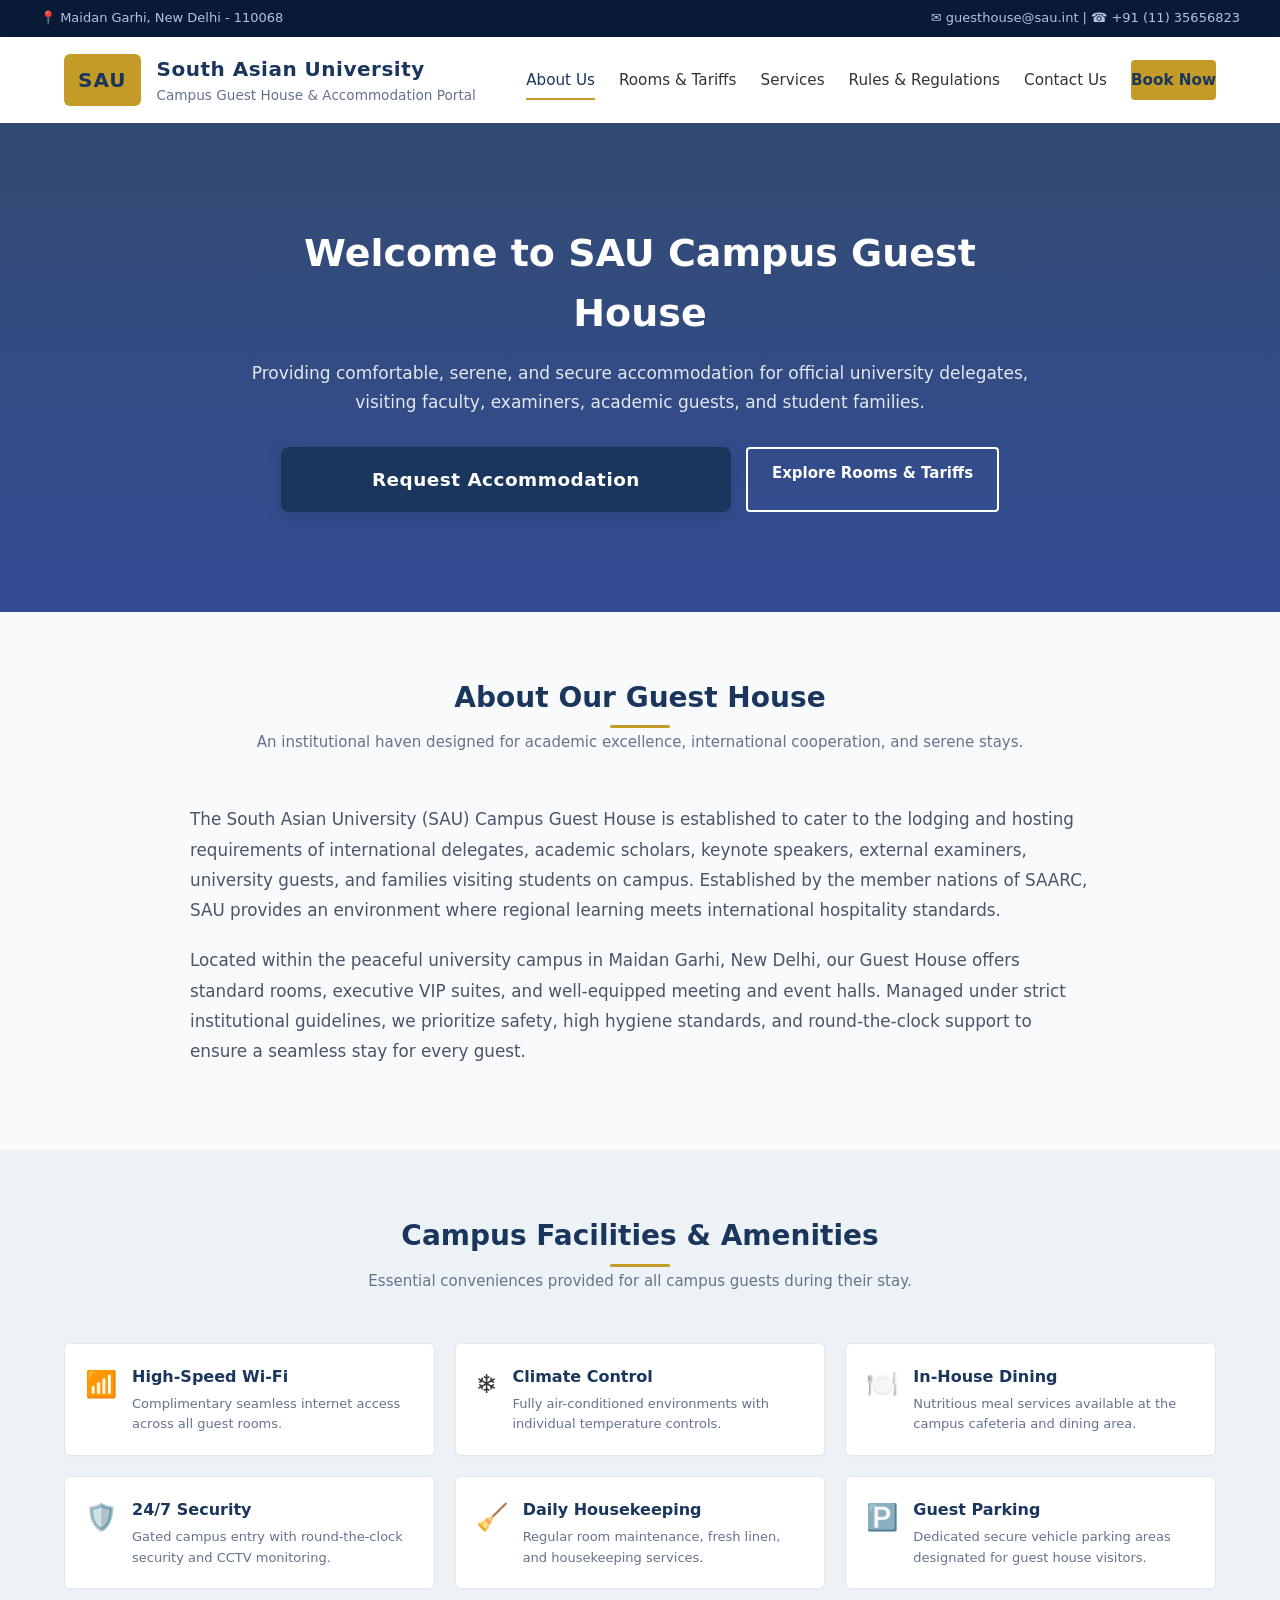
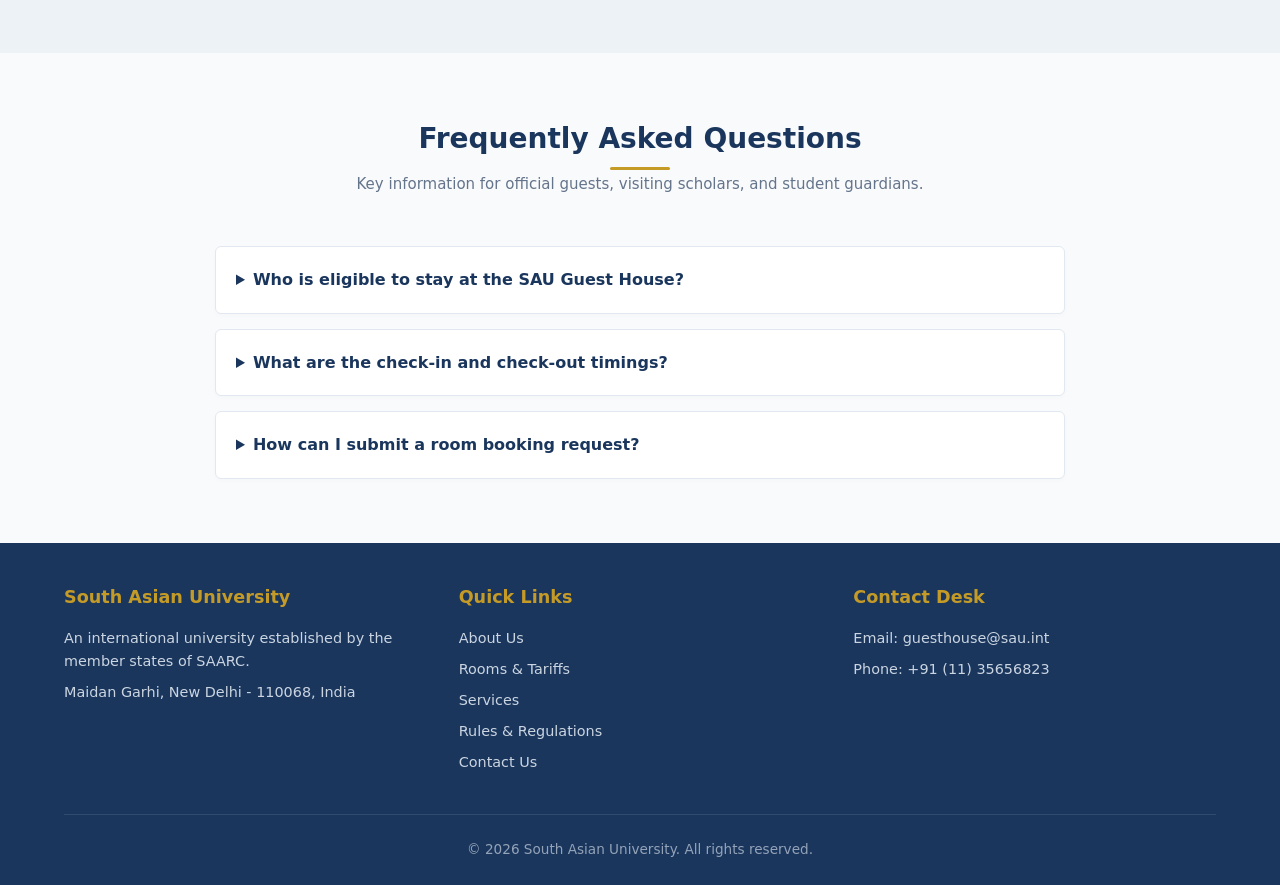
==== commit fefe4b89: "Add files via upload" ====
--- a/index.html
+++ b/index.html
@@ -3,7 +3,7 @@
 <head>
     <meta charset="UTF-8">
     <meta name="viewport" content="width=device-width, initial-scale=1.0">
-    <title>Campus Guest House | South Asian University</title>
+    <title>About Us | Campus Guest House - South Asian University</title>
     <link rel="stylesheet" href="style.css">
 </head>
 <body>
@@ -12,7 +12,7 @@
     <div class="top-bar">
         <div class="top-bar-content">
             <span>📍 Maidan Garhi, New Delhi - 110068</span>
-            <span>✉️ guesthouse@sau.int | ☎️ +91 11 2086 2597</span>
+            <span>✉️ guesthouse@sau.int | ☎️ +91 (11) 35656823</span>
         </div>
     </div>
 
@@ -26,11 +26,12 @@
             </div>
         </div>
         <nav class="nav-links">
-            <a href="#home">Home</a>
-            <a href="#rooms">Rooms & Tariffs</a>
+            <a href="index.html" class="active">About Us</a>
+            <a href="rooms.html">Rooms & Tariffs</a>
             <a href="services.html">Services</a>
             <a href="rules.html">Rules & Regulations</a>
-            <a href="#booking" class="nav-btn">Book Now</a>
+            <a href="contacts.html">Contact Us</a>
+            <a href="booking.html" class="nav-btn">Book Now</a>
         </nav>
     </header>
 
@@ -40,63 +41,34 @@
             <h2>Welcome to SAU Campus Guest House</h2>
             <p>Providing comfortable, serene, and secure accommodation for official university delegates, visiting faculty, examiners, academic guests, and student families.</p>
             <div class="hero-buttons">
-                <a href="#booking" class="btn btn-primary">Request Accommodation</a>
-                <a href="#rooms" class="btn btn-secondary">Explore Rooms</a>
+                <a href="booking.html" class="btn btn-primary">Request Accommodation</a>
+                <a href="rooms.html" class="btn btn-secondary">Explore Rooms & Tariffs</a>
             </div>
         </div>
     </section>
 
-    <!-- Room Categories Section -->
-    <section id="rooms" class="section">
+    <!-- About Us Main Content Section -->
+    <section class="section">
         <div class="section-header">
-            <h2 class="section-title">Accommodation Options</h2>
-            <p class="section-desc">Choose from our well-maintained, air-conditioned rooms tailored for your comfort.</p>
+            <h2 class="section-title">About Our Guest House</h2>
+            <p class="section-desc">An institutional haven designed for academic excellence, international cooperation, and serene stays.</p>
         </div>
-        
-        <div class="card-grid">
-            <div class="card">
-                <div class="card-img-wrapper">
-                    <span class="badge">Standard</span>
-                    <img src="" alt="Standard Single Room">
-                </div>
-                <div class="card-body">
-                    <h3>Standard Single Room</h3>
-                    <p class="price">₹1,500 <span class="per-night">/ night</span></p>
-                    <p>Ideal for individual researchers and visiting faculty. Includes single bed, attached modern bathroom, study desk, AC, and high-speed Wi-Fi.</p>
-                </div>
-            </div>
 
-            <div class="card">
-                <div class="card-img-wrapper">
-                    <span class="badge popular">Popular</span>
-                    <img src="" alt="Deluxe Double Room">
-                </div>
-                <div class="card-body">
-                    <h3>Deluxe Double Room</h3>
-                    <p class="price">₹2,500 <span class="per-night">/ night</span></p>
-                    <p>Spacious double occupancy room equipped with twin beds, cozy seating area, television, AC, and complimentary breakfast service.</p>
-                </div>
-            </div>
-
-            <div class="card">
-                <div class="card-img-wrapper">
-                    <span class="badge vip">VIP Suite</span>
-                    <img src="" alt="Executive VIP Suite">
-                </div>
-                <div class="card-body">
-                    <h3>Executive VIP Suite</h3>
-                    <p class="price">₹4,000 <span class="per-night">/ night</span></p>
-                    <p>Premium suite featuring a master bedroom, separate private lounge/living room, mini-fridge, executive workspace, and priority hospitality.</p>
-                </div>
-            </div>
+        <div style="max-width: 900px; margin: 0 auto; line-height: 1.8; color: #4a5568; font-size: 1.05rem;">
+            <p style="margin-bottom: 20px;">
+                The South Asian University (SAU) Campus Guest House is established to cater to the lodging and hosting requirements of international delegates, academic scholars, keynote speakers, external examiners, university guests, and families visiting students on campus. Established by the member nations of SAARC, SAU provides an environment where regional learning meets international hospitality standards.
+            </p>
+            <p style="margin-bottom: 20px;">
+                Located within the peaceful university campus in Maidan Garhi, New Delhi, our Guest House offers standard rooms, executive VIP suites, and well-equipped meeting and event halls. Managed under strict institutional guidelines, we prioritize safety, high hygiene standards, and round-the-clock support to ensure a seamless stay for every guest.
+            </p>
         </div>
     </section>
 
-    <!-- Amenities Section -->
-    <section id="amenities" class="section gray-bg">
+    <!-- Campus Facilities & Amenities -->
+    <section class="section gray-bg">
         <div class="section-header">
             <h2 class="section-title">Campus Facilities & Amenities</h2>
-            <p class="section-desc">All guests enjoy full access to essential campus conveniences during their stay.</p>
+            <p class="section-desc">Essential conveniences provided for all campus guests during their stay.</p>
         </div>
 
         <div class="amenities-grid">
@@ -104,110 +76,97 @@
                 <span class="amenity-icon">📶</span>
                 <div>
                     <h4>High-Speed Wi-Fi</h4>
-                    <p>Complimentary seamless connectivity across all rooms.</p>
+                    <p>Complimentary seamless internet access across all guest rooms.</p>
                 </div>
             </div>
             <div class="amenity-item">
                 <span class="amenity-icon">❄️</span>
                 <div>
                     <h4>Climate Control</h4>
-                    <p>Fully air-conditioned rooms with temperature regulation.</p>
+                    <p>Fully air-conditioned environments with individual temperature controls.</p>
                 </div>
             </div>
             <div class="amenity-item">
                 <span class="amenity-icon">🍽️</span>
                 <div>
-                    <h4>In-house Dining</h4>
-                    <p>Access to wholesome meals at the campus mess and dining hall.</p>
+                    <h4>In-House Dining</h4>
+                    <p>Nutritious meal services available at the campus cafeteria and dining area.</p>
                 </div>
             </div>
             <div class="amenity-item">
                 <span class="amenity-icon">🛡️</span>
                 <div>
                     <h4>24/7 Security</h4>
-                    <p>Gated campus security with round-the-clock CCTV surveillance.</p>
+                    <p>Gated campus entry with round-the-clock security and CCTV monitoring.</p>
                 </div>
             </div>
             <div class="amenity-item">
                 <span class="amenity-icon">🧹</span>
                 <div>
                     <h4>Daily Housekeeping</h4>
-                    <p>Professional room cleaning and fresh linen service daily.</p>
+                    <p>Regular room maintenance, fresh linen, and housekeeping services.</p>
                 </div>
             </div>
             <div class="amenity-item">
                 <span class="amenity-icon">🅿️</span>
                 <div>
-                    <h4>Visitor Parking</h4>
-                    <p>Dedicated secure vehicle parking space for guests.</p>
+                    <h4>Guest Parking</h4>
+                    <p>Dedicated secure vehicle parking areas designated for guest house visitors.</p>
                 </div>
             </div>
         </div>
     </section>
 
-    <!-- FAQ / Guidelines Section -->
+    <!-- FAQs & Guidelines -->
     <section id="faq" class="section">
         <div class="section-header">
-            <h2 class="section-title">Booking Guidelines & FAQs</h2>
-            <p class="section-desc">Important information regarding check-in policies and guest eligibility.</p>
+            <h2 class="section-title">Frequently Asked Questions</h2>
+            <p class="section-desc">Key information for official guests, visiting scholars, and student guardians.</p>
         </div>
 
         <div class="faq-container">
             <details class="faq-item">
-                <summary>Who is eligible to book accommodation at the SAU Guest House?</summary>
-                <p>Official university guests, keynote speakers, conference delegates, external academic examiners, and parents/guardians of enrolled students are eligible, subject to prior approval and room availability.</p>
+                <summary>Who is eligible to stay at the SAU Guest House?</summary>
+                <p>Accommodation is open to university delegates, guest faculty, external examiners, seminar speakers, permitted private guests, and parents or guardians of enrolled students, subject to departmental approval.</p>
             </details>
             <details class="faq-item">
-                <summary>What are the standard check-in and check-out timings?</summary>
-                <p>Standard check-in time is 12:00 PM (Noon) and check-out time is 11:00 AM. Early check-ins or late extensions must be coordinated directly with the Guest House desk.</p>
+                <summary>What are the check-in and check-out timings?</summary>
+                <p>Standard check-in time is 12:00 PM (Noon) and check-out time is 11:00 AM. Any request for early check-in or late checkout must be coordinated in advance with the guest house front desk.</p>
             </details>
             <details class="faq-item">
-                <summary>How is the payment processed for confirmed bookings?</summary>
-                <p>Once your booking enquiry is reviewed and approved by the administration, an online payment link or bank transfer detail will be shared via email to finalize your reservation.</p>
+                <summary>How can I submit a room booking request?</summary>
+                <p>You can click on the "Book Now" link in the top menu to fill out the digital accommodation requisition form, or contact the administrative desk directly via email.</p>
             </details>
         </div>
     </section>
 
-    <!-- Booking Form Section -->
-    <section id="booking" class="section gray-bg">
-        <div class="section-header">
-            <h2 class="section-title">Online Booking Enquiry</h2>
-            <p class="section-desc">Submit your details below to request a room reservation.</p>
+    <!-- Footer -->
+    <footer>
+        <div class="footer-content">
+            <div class="footer-col">
+                <h3>South Asian University</h3>
+                <p>An international university established by the member states of SAARC.</p>
+                <p>Maidan Garhi, New Delhi - 110068, India</p>
+            </div>
+            <div class="footer-col">
+                <h3>Quick Links</h3>
+                <a href="index.html">About Us</a>
+                <a href="rooms.html">Rooms & Tariffs</a>
+                <a href="services.html">Services</a>
+                <a href="rules.html">Rules & Regulations</a>
+                <a href="contacts.html">Contact Us</a>
+            </div>
+            <div class="footer-col">
+                <h3>Contact Desk</h3>
+                <p>Email: guesthouse@sau.int</p>
+                <p>Phone: +91 (11) 35656823</p>
+            </div>
         </div>
+        <div class="copyright">
+            <p>&copy; 2026 South Asian University. All rights reserved.</p>
+        </div>
+    </footer>
 
-        <form class="booking-form" action="#success-modal" method="get">
-            <div class="form-group">
-                <label for="fullname">Full Name *</label>
-                <input type="text" id="fullname" name="fullname" placeholder="Enter your full name" required>
-            </div>
-
-            <div class="form-group">
-                <label for="email">Email Address *</label>
-                <input type="email" id="email" name="email" placeholder="name@example.com" required>
-            </div>
-
-            <div class="form-group">
-                <label for="phone">Phone Number *</label>
-                <input type="tel" id="phone" name="phone" placeholder="+91 XXXXX XXXXX" required>
-            </div>
-
-            <div class="form-group">
-                <label for="roomtype">Select Room Type *</label>
-                <select id="roomtype" name="roomtype" required>
-                    <option value="single">Standard Single Room (₹1,500/night)</option>
-                    <option value="deluxe" selected>Deluxe Double Room (₹2,500/night)</option>
-                    <option value="suite">Executive VIP Suite (₹4,000/night)</option>
-                </select>
-            </div>
-
-            <div class="form-group">
-                <label for="checkin">Check-in Date *</label>
-                <input type="date" id="checkin" name="checkin" required>
-            </div>
-
-            <div class="form-group">
-                <label for="checkout">Check-out Date *</label>
-                <input type="date" id="checkout" name="checkout" required>
-            </div>
-
-            <div class="form-group+    <script src="script.js"></script>
+</body>
+</html>
--- a/style.css
+++ b/style.css
@@ -1,17 +1,29 @@
 /* ==========================================
    SAU GUEST HOUSE PORTAL - MASTER STYLESHEET
    ========================================== */
+
+/* Base Styles & Variables */
+:root {
+    --primary-color: #1a365d;        /* Deep Academic Navy Blue */
+    --primary-dark: #0f223f;
+    --accent-color: #c59b27;         /* Elegant Gold/Bronze Accent */
+    --text-color: #333333;
+    --light-bg: #f8fafc;
+    --white: #ffffff;
+    --border-color: #cbd5e1;
+    --transition: all 0.3s ease;
+}
 
 * {
     margin: 0;
     padding: 0;
     box-sizing: border-box;
-    font-family: 'Segoe UI', Tahoma, Geneva, Verdana, sans-serif;
 }
 
 body {
-    background-color: #f4f6f9;
-    color: #2c3e50;
+    font-family: system-ui, -apple-system, BlinkMacSystemFont, "Segoe UI", Roboto, Oxygen, Ubuntu, Cantarell, sans-serif;
+    color: var(--text-color);
+    background-color: var(--light-bg);
     line-height: 1.6;
     scroll-behavior: smooth;
 }
@@ -33,68 +45,92 @@
     gap: 10px;
 }
 
-/* Navbar */
-.navbar {
-    background-color: #0f2c59; /* SAU Deep Blue */
-    color: #ffffff;
+/* Navbar / Header */
+header, .navbar {
+    background-color: var(--white);
+    box-shadow: 0 2px 4px rgba(0, 0, 0, 0.05);
+    position: sticky;
+    top: 0;
+    z-index: 1000;
     display: flex;
     justify-content: space-between;
     align-items: center;
-    padding: 15px 40px;
-    box-shadow: 0 4px 12px rgba(0,0,0,0.1);
-    position: sticky;
-    top: 0;
-    z-index: 100;
+    padding: 1rem 5%;
 }
 
 .logo-container {
     display: flex;
     align-items: center;
-    gap: 15px;
+    gap: 1rem;
+}
+
+.logo, .logo-box {
+    background-color: var(--accent-color);
+    color: var(--primary-color);
+    font-weight: 800;
+    padding: 0.6rem 1rem;
+    border-radius: 6px;
+    font-size: 1.5rem;
+    letter-spacing: 1px;
 }
 
 .logo-box {
-    background-color: #c59b27; /* Accent Gold */
-    color: #0f2c59;
-    font-weight: 800;
+    background-color: var(--accent-color);
+    color: var(--primary-color);
+    font-size: 20px;
     padding: 10px 14px;
-    border-radius: 6px;
-    font-size: 20px;
-    letter-spacing: 1px;
-}
-
-.site-title {
-    font-size: 18px;
+}
+
+.title h1, .site-title {
+    font-size: 1.25rem;
+    color: var(--primary-color);
     font-weight: 700;
     letter-spacing: 0.5px;
 }
 
-.site-subtitle {
-    font-size: 12px;
-    color: #cbd5e1;
-}
-
-.nav-links {
-    display: flex;
+.title p, .site-subtitle {
+    font-size: 0.85rem;
+    color: #64748b;
+}
+
+nav, .nav-links {
+    display: flex;
+    gap: 1.5rem;
     align-items: center;
-    gap: 25px;
-}
-
-.nav-links a {
-    color: #ffffff;
+}
+
+nav a, .nav-links a {
     text-decoration: none;
-    font-size: 14px;
+    color: var(--text-color);
     font-weight: 500;
-    transition: color 0.2s ease;
-}
-
-.nav-links a:hover {
-    color: #c59b27;
+    font-size: 0.95rem;
+    padding: 0.5rem 0;
+    position: relative;
+    transition: var(--transition);
+}
+
+nav a:hover, nav a.active, .nav-links a:hover {
+    color: var(--primary-color);
+}
+
+nav a::after, .nav-links a::after {
+    content: '';
+    position: absolute;
+    width: 0;
+    height: 2px;
+    bottom: 0;
+    left: 0;
+    background-color: var(--accent-color);
+    transition: var(--transition);
+}
+
+nav a:hover::after, nav a.active::after, .nav-links a:hover::after {
+    width: 100%;
 }
 
 .nav-btn {
-    background-color: #c59b27;
-    color: #0f2c59 !important;
+    background-color: var(--accent-color);
+    color: var(--primary-color) !important;
     padding: 8px 16px;
     border-radius: 4px;
     font-weight: 700 !important;
@@ -150,15 +186,6 @@
     text-align: center;
 }
 
-.btn-primary {
-    background-color: #c59b27;
-    color: #0f2c59;
-}
-
-.btn-primary:hover {
-    background-color: #b08920;
-}
-
 .btn-secondary {
     background-color: transparent;
     color: #ffffff;
@@ -167,14 +194,21 @@
 
 .btn-secondary:hover {
     background-color: #ffffff;
-    color: #0f2c59;
-}
-
-/* Sections */
-.section {
-    padding: 70px 40px;
-    max-width: 1200px;
+    color: var(--primary-color);
+}
+
+/* Sections & Containers */
+section {
+    padding: 4rem 5%;
+}
+
+.container {
+    max-width: 900px;
     margin: 0 auto;
+    background: var(--white);
+    padding: 2.5rem;
+    border-radius: 12px;
+    box-shadow: 0 4px 20px rgba(0, 0, 0, 0.05);
 }
 
 .gray-bg {
@@ -189,7 +223,7 @@
 
 .section-title {
     font-size: 28px;
-    color: #0f2c59;
+    color: var(--primary-color);
     margin-bottom: 10px;
     font-weight: 700;
     position: relative;
@@ -204,7 +238,7 @@
     transform: translateX(-50%);
     width: 60px;
     height: 3px;
-    background-color: #c59b27;
+    background-color: var(--accent-color);
     border-radius: 2px;
 }
 
@@ -249,7 +283,7 @@
     position: absolute;
     top: 15px;
     right: 15px;
-    background-color: #0f2c59;
+    background-color: var(--primary-color);
     color: #ffffff;
     padding: 5px 12px;
     font-size: 12px;
@@ -257,7 +291,7 @@
     border-radius: 4px;
 }
 
-.badge.popular { background-color: #c59b27; color: #0f2c59; }
+.badge.popular { background-color: var(--accent-color); color: var(--primary-color); }
 .badge.vip { background-color: #7c3aed; }
 
 .card-body {
@@ -265,7 +299,7 @@
 }
 
 .card-body h3 {
-    color: #0f2c59;
+    color: var(--primary-color);
     font-size: 20px;
     margin-bottom: 8px;
 }
@@ -273,7 +307,7 @@
 .price {
     font-size: 22px;
     font-weight: 700;
-    color: #c59b27;
+    color: var(--accent-color);
     margin-bottom: 12px;
 }
 
@@ -281,11 +315,6 @@
     font-size: 13px;
     color: #64748b;
     font-weight: normal;
-}
-
-.card-body p:last-child {
-    font-size: 14px;
-    color: #475569;
 }
 
 /* Amenities & Services Grid */
@@ -311,7 +340,7 @@
 }
 
 .amenity-item h4 {
-    color: #0f2c59;
+    color: var(--primary-color);
     font-size: 16px;
     margin-bottom: 4px;
 }
@@ -321,7 +350,7 @@
     color: #64748b;
 }
 
-/* FAQ Accordion & Rules Content Cards */
+/* FAQ Accordion */
 .faq-container {
     max-width: 850px;
     margin: 0 auto;
@@ -340,7 +369,7 @@
 
 .faq-item summary {
     font-weight: 600;
-    color: #0f2c59;
+    color: var(--primary-color);
     cursor: pointer;
     font-size: 16px;
     outline: none;
@@ -354,218 +383,192 @@
     border-top: 1px solid #f1f5f9;
 }
 
-/* --- DEDICATED STYLES FOR RULES & SERVICES PAGES --- */
-.page-content-card {
-    background: #ffffff;
-    border: 1px solid #e2e8f0;
+/* Form Styling & Fieldsets */
+fieldset {
+    border: 1px solid var(--border-color);
     border-radius: 8px;
-    padding: 30px;
-    margin-bottom: 25px;
-    box-shadow: 0 2px 5px rgba(0,0,0,0.03);
-}
-
-.page-content-card h3 {
-    color: #0f2c59;
-    font-size: 20px;
-    margin-bottom: 15px;
-    border-bottom: 2px solid #c59b27;
-    padding-bottom: 8px;
-}
-
-.page-content-card ul {
-    padding-left: 20px;
+    padding: 1.5rem;
+    margin-bottom: 1.5rem;
+    background-color: var(--white);
+}
+
+legend {
+    font-weight: 600;
+    color: var(--primary-color);
+    padding: 0 0.5rem;
+    font-size: 1.05rem;
+}
+
+.booking-section h2 {
+    color: var(--primary-color);
+    font-size: 1.8rem;
+    margin-bottom: 0.5rem;
+    text-align: center;
+}
+
+.booking-section > div > p {
+    text-align: center;
+    color: #64748b;
+    margin-bottom: 2rem;
+    font-size: 0.95rem;
+}
+
+.form-row {
+    display: grid;
+    grid-template-columns: repeat(auto-fit, minmax(240px, 1fr));
+    gap: 1rem;
+    margin-bottom: 1rem;
+}
+
+.form-group {
+    display: flex;
+    flex-direction: column;
+    margin-bottom: 1rem;
+}
+
+.form-group:last-child {
+    margin-bottom: 0;
+}
+
+label {
+    font-size: 0.85rem;
+    font-weight: 600;
     color: #475569;
-    line-height: 1.8;
-}
-
-.page-content-card ul li {
-    margin-bottom: 8px;
-}
-
-/* Booking Form */
-.booking-form {
-    max-width: 850px;
-    margin: 0 auto;
-    background: #ffffff;
-    padding: 40px;
+    margin-bottom: 0.4rem;
+}
+
+input[type="text"],
+input[type="number"],
+input[type="datetime-local"],
+select,
+textarea {
+    width: 100%;
+    padding: 0.75rem;
+    border: 1px solid var(--border-color);
+    border-radius: 6px;
+    font-size: 0.95rem;
+    font-family: inherit;
+    color: var(--text-color);
+    background-color: #fff;
+    transition: var(--transition);
+}
+
+input:focus, select:focus, textarea:focus {
+    outline: none;
+    border-color: var(--primary-color);
+    box-shadow: 0 0 0 3px rgba(26, 54, 93, 0.1);
+}
+
+input[type="file"] {
+    padding: 0.5rem 0;
+    font-size: 0.9rem;
+}
+
+/* Centered & Prominent Submit Button */
+.form-submit {
+    text-align: center;
+    margin-top: 2.5rem;
+    margin-bottom: 1rem;
+    grid-column: 1 / -1;
+    width: 100%;
+    display: flex;
+    justify-content: center;
+}
+
+.btn-primary {
+    background-color: var(--primary-color);
+    color: var(--white);
+    border: none;
+    padding: 1.1rem 3.5rem;
+    font-size: 1.15rem;
+    font-weight: 700;
     border-radius: 8px;
-    border: 1px solid #e2e8f0;
-    box-shadow: 0 4px 10px rgba(0,0,0,0.03);
-    display: grid;
-    grid-template-columns: 1fr 1fr;
-    gap: 25px;
-}
-
-.form-group {
-    display: flex;
-    flex-direction: column;
-}
-
-.form-group.full-width {
-    grid-column: span 2;
-}
-
-.form-group label {
-    font-size: 14px;
-    font-weight: 600;
-    margin-bottom: 8px;
-    color: #0f2c59;
-}
-
-.form-group input,
-.form-group select,
-.form-group textarea {
-    padding: 12px;
-    border: 1px solid #cbd5e1;
-    border-radius: 6px;
-    font-size: 14px;
-    outline: none;
-    transition: border-color 0.2s;
-}
-
-.form-group input:focus,
-.form-group select:focus,
-.form-group textarea:focus {
-    border-color: #0f2c59;
-    box-shadow: 0 0 0 3px rgba(15, 44, 89, 0.1);
-}
-
-.btn-submit {
+    cursor: pointer;
     width: 100%;
-    padding: 14px;
-    font-size: 16px;
-    font-weight: 700;
-}
-
-/* Success Modal (:target) */
-.modal-overlay {
-    display: none;
-    position: fixed;
-    top: 0; left: 0;
-    width: 100%; height: 100%;
-    background: rgba(0, 0, 0, 0.6);
-    z-index: 1000;
-    justify-content: center;
-    align-items: center;
-}
-
-.modal-overlay:target {
-    display: flex;
-}
-
-.modal-content {
-    background: #ffffff;
-    padding: 40px;
-    border-radius: 8px;
     max-width: 450px;
-    text-align: center;
-    box-shadow: 0 10px 25px rgba(0,0,0,0.2);
-}
-
-.modal-icon {
-    width: 50px;
-    height: 50px;
-    background-color: #16a34a;
-    color: white;
-    font-size: 24px;
-    border-radius: 50%;
-    display: flex;
-    align-items: center;
-    justify-content: center;
-    margin: 0 auto 20px auto;
-}
-
-.modal-content h3 {
-    color: #0f2c59;
-    margin-bottom: 12px;
-    font-size: 22px;
-}
-
-.modal-content p {
-    color: #64748b;
-    margin-bottom: 15px;
-    font-size: 14px;
-}
-
-.ref-box {
-    background: #f1f5f9;
-    padding: 10px;
-    border-radius: 4px;
-    font-size: 14px;
-    color: #0f2c59 !important;
-    margin-bottom: 20px !important;
-}
-
-.modal-close {
-    width: 100%;
+    display: inline-block;
+    letter-spacing: 0.5px;
+    transition: var(--transition);
+    box-shadow: 0 6px 16px rgba(26, 54, 93, 0.25);
+}
+
+.btn-primary:hover {
+    background-color: var(--primary-dark);
+    transform: translateY(-2px);
+    box-shadow: 0 8px 20px rgba(26, 54, 93, 0.35);
+}
+
+.btn-primary:active {
+    transform: translateY(0);
 }
 
 /* Footer */
 footer {
-    background-color: #0f2c59;
-    color: #ffffff;
-    padding: 60px 40px 20px 40px;
+    background-color: var(--primary-color);
+    color: var(--white);
+    padding: 2.5rem 5% 1.5rem;
+    font-size: 0.9rem;
 }
 
 .footer-content {
     max-width: 1200px;
     margin: 0 auto;
     display: grid;
-    grid-template-columns: repeat(auto-fit, minmax(250px, 1fr));
-    gap: 40px;
-    margin-bottom: 40px;
+    grid-template-columns: repeat(auto-fit, minmax(220px, 1fr));
+    gap: 2rem;
+    margin-bottom: 2rem;
+    text-align: left;
 }
 
 .footer-col h3 {
-    color: #c59b27;
-    font-size: 18px;
-    margin-bottom: 15px;
+    color: var(--accent-color);
+    margin-bottom: 1rem;
+    font-size: 1.1rem;
 }
 
 .footer-col p, .footer-col a {
     color: #cbd5e1;
-    font-size: 14px;
     text-decoration: none;
+    margin-bottom: 0.5rem;
     display: block;
-    margin-bottom: 8px;
+    transition: var(--transition);
 }
 
 .footer-col a:hover {
-    color: #ffffff;
+    color: var(--white);
+    text-decoration: underline;
 }
 
 .copyright {
-    text-align: center;
-    padding-top: 20px;
-    border-top: 1px solid rgba(255,255,255,0.1);
-    font-size: 13px;
+    border-top: 1px solid rgba(255, 255, 255, 0.1);
+    padding-top: 1.5rem;
+    text-align: center;
+}
+
+.copyright p {
     color: #94a3b8;
-}
-
-/* Responsive Media Queries */
+    font-size: 0.85rem;
+}
+
+/* Responsive Design */
 @media (max-width: 768px) {
-    .navbar {
+    header, .navbar {
         flex-direction: column;
-        gap: 15px;
-        text-align: center;
-        padding: 15px;
+        gap: 1rem;
+        padding: 1rem;
     }
-    .nav-links {
-        gap: 15px;
+    
+    nav, .nav-links {
         flex-wrap: wrap;
         justify-content: center;
+        gap: 1rem;
     }
-    .hero h2 {
-        font-size: 28px;
+
+    .container {
+        padding: 1.5rem;
     }
-    .booking-form {
+
+    .form-row {
         grid-template-columns: 1fr;
-        padding: 20px;
-    }
-    .form-group.full-width {
-        grid-column: span 1;
-    }
-    .section {
-        padding: 40px 20px;
     }
 }
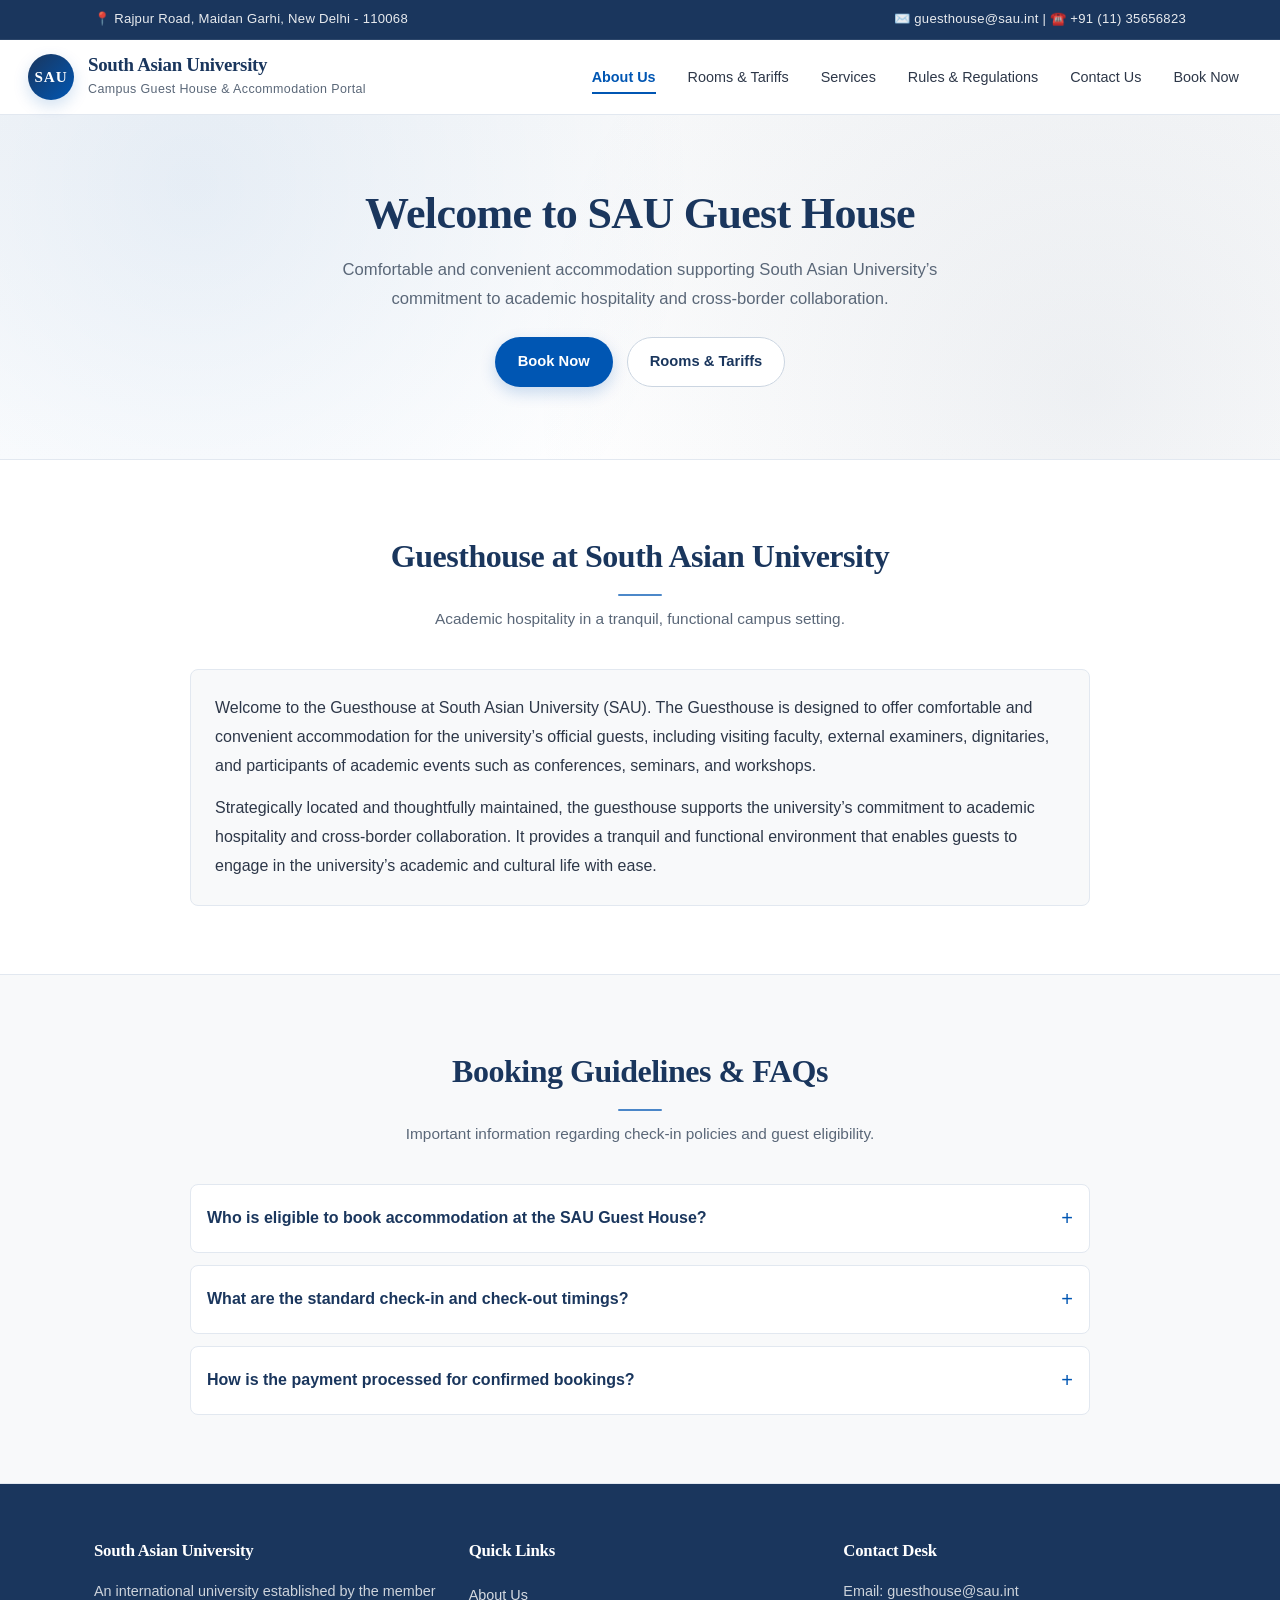
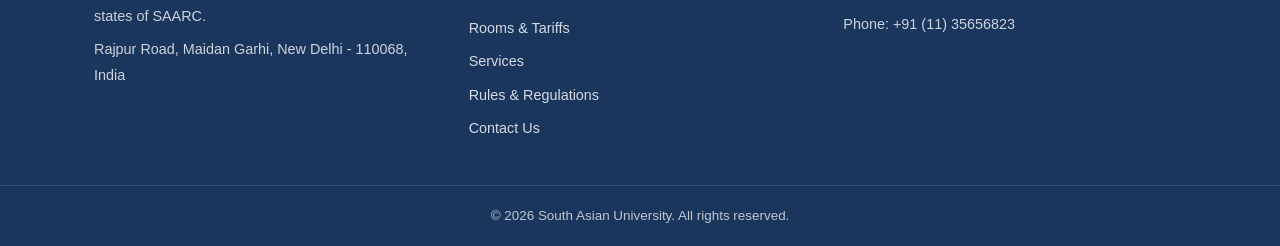
==== commit 6322654a: "Add files via upload" ====
--- a/index.html
+++ b/index.html
@@ -11,7 +11,7 @@
     <!-- Top Institutional Bar -->
     <div class="top-bar">
         <div class="top-bar-content">
-            <span>📍 Maidan Garhi, New Delhi - 110068</span>
+            <span>📍 Rajpur Road, Maidan Garhi, New Delhi - 110068</span>
             <span>✉️ guesthouse@sau.int | ☎️ +91 (11) 35656823</span>
         </div>
     </div>
@@ -22,120 +22,68 @@
             <div class="logo-box">SAU</div>
             <div>
                 <h1 class="site-title">South Asian University</h1>
-                <p class="site-subtitle">Campus Guest House & Accommodation Portal</p>
+                <p class="site-subtitle">Campus Guest House &amp; Accommodation Portal</p>
             </div>
         </div>
         <nav class="nav-links">
             <a href="index.html" class="active">About Us</a>
-            <a href="rooms.html">Rooms & Tariffs</a>
+            <a href="rooms.html">Rooms &amp; Tariffs</a>
             <a href="services.html">Services</a>
-            <a href="rules.html">Rules & Regulations</a>
+            <a href="rules.html">Rules &amp; Regulations</a>
             <a href="contacts.html">Contact Us</a>
-            <a href="booking.html" class="nav-btn">Book Now</a>
+            <a href="booking.html">Book Now</a>
         </nav>
     </header>
 
-    <!-- Hero Section -->
-    <section id="home" class="hero">
+    <!-- Page Hero Banner -->
+    <section id="home" class="hero" style="padding: 60px 20px; text-align: center;">
         <div class="hero-content">
-            <h2>Welcome to SAU Campus Guest House</h2>
-            <p>Providing comfortable, serene, and secure accommodation for official university delegates, visiting faculty, examiners, academic guests, and student families.</p>
-            <div class="hero-buttons">
-                <a href="booking.html" class="btn btn-primary">Request Accommodation</a>
-                <a href="rooms.html" class="btn btn-secondary">Explore Rooms & Tariffs</a>
+            <h2>Welcome to SAU Guest House</h2>
+            <p>Comfortable and convenient accommodation supporting South Asian University’s commitment to academic hospitality and cross-border collaboration.</p>
+            <div class="hero-buttons" style="margin-top: 20px;">
+                <a href="booking.html" class="btn btn-primary">Book Now</a>
+                <a href="rooms.html" class="btn btn-secondary">Rooms &amp; Tariffs</a>
             </div>
         </div>
     </section>
 
-    <!-- About Us Main Content Section -->
-    <section class="section">
+
+    <!-- About Guest House Section -->
+    <section id="about" class="section">
         <div class="section-header">
-            <h2 class="section-title">About Our Guest House</h2>
-            <p class="section-desc">An institutional haven designed for academic excellence, international cooperation, and serene stays.</p>
+            <h2 class="section-title">Guesthouse at South Asian University</h2>
+            <p class="section-desc">Academic hospitality in a tranquil, functional campus setting.</p>
         </div>
 
-        <div style="max-width: 900px; margin: 0 auto; line-height: 1.8; color: #4a5568; font-size: 1.05rem;">
-            <p style="margin-bottom: 20px;">
-                The South Asian University (SAU) Campus Guest House is established to cater to the lodging and hosting requirements of international delegates, academic scholars, keynote speakers, external examiners, university guests, and families visiting students on campus. Established by the member nations of SAARC, SAU provides an environment where regional learning meets international hospitality standards.
+        <div style="max-width: 900px; margin: 0 auto; background: #f8f9fa; border: 1px solid #e2e8f0; border-radius: 8px; padding: 24px; line-height: 1.8;">
+            <p style="margin-bottom: 14px;">
+                Welcome to the Guesthouse at South Asian University (SAU). The Guesthouse is designed to offer comfortable and convenient accommodation for the university’s official guests, including visiting faculty, external examiners, dignitaries, and participants of academic events such as conferences, seminars, and workshops.
             </p>
-            <p style="margin-bottom: 20px;">
-                Located within the peaceful university campus in Maidan Garhi, New Delhi, our Guest House offers standard rooms, executive VIP suites, and well-equipped meeting and event halls. Managed under strict institutional guidelines, we prioritize safety, high hygiene standards, and round-the-clock support to ensure a seamless stay for every guest.
+            <p style="margin: 0;">
+                Strategically located and thoughtfully maintained, the guesthouse supports the university’s commitment to academic hospitality and cross-border collaboration. It provides a tranquil and functional environment that enables guests to engage in the university’s academic and cultural life with ease.
             </p>
         </div>
     </section>
 
-    <!-- Campus Facilities & Amenities -->
-    <section class="section gray-bg">
+    <!-- FAQ / Guidelines Section -->
+    <section id="faq" class="section gray-bg">
         <div class="section-header">
-            <h2 class="section-title">Campus Facilities & Amenities</h2>
-            <p class="section-desc">Essential conveniences provided for all campus guests during their stay.</p>
+            <h2 class="section-title">Booking Guidelines &amp; FAQs</h2>
+            <p class="section-desc">Important information regarding check-in policies and guest eligibility.</p>
         </div>
 
-        <div class="amenities-grid">
-            <div class="amenity-item">
-                <span class="amenity-icon">📶</span>
-                <div>
-                    <h4>High-Speed Wi-Fi</h4>
-                    <p>Complimentary seamless internet access across all guest rooms.</p>
-                </div>
-            </div>
-            <div class="amenity-item">
-                <span class="amenity-icon">❄️</span>
-                <div>
-                    <h4>Climate Control</h4>
-                    <p>Fully air-conditioned environments with individual temperature controls.</p>
-                </div>
-            </div>
-            <div class="amenity-item">
-                <span class="amenity-icon">🍽️</span>
-                <div>
-                    <h4>In-House Dining</h4>
-                    <p>Nutritious meal services available at the campus cafeteria and dining area.</p>
-                </div>
-            </div>
-            <div class="amenity-item">
-                <span class="amenity-icon">🛡️</span>
-                <div>
-                    <h4>24/7 Security</h4>
-                    <p>Gated campus entry with round-the-clock security and CCTV monitoring.</p>
-                </div>
-            </div>
-            <div class="amenity-item">
-                <span class="amenity-icon">🧹</span>
-                <div>
-                    <h4>Daily Housekeeping</h4>
-                    <p>Regular room maintenance, fresh linen, and housekeeping services.</p>
-                </div>
-            </div>
-            <div class="amenity-item">
-                <span class="amenity-icon">🅿️</span>
-                <div>
-                    <h4>Guest Parking</h4>
-                    <p>Dedicated secure vehicle parking areas designated for guest house visitors.</p>
-                </div>
-            </div>
-        </div>
-    </section>
-
-    <!-- FAQs & Guidelines -->
-    <section id="faq" class="section">
-        <div class="section-header">
-            <h2 class="section-title">Frequently Asked Questions</h2>
-            <p class="section-desc">Key information for official guests, visiting scholars, and student guardians.</p>
-        </div>
-
-        <div class="faq-container">
-            <details class="faq-item">
-                <summary>Who is eligible to stay at the SAU Guest House?</summary>
-                <p>Accommodation is open to university delegates, guest faculty, external examiners, seminar speakers, permitted private guests, and parents or guardians of enrolled students, subject to departmental approval.</p>
+        <div class="faq-container" style="max-width: 900px; margin: 0 auto;">
+            <details class="faq-item" style="background: #ffffff; border: 1px solid #e2e8f0; border-radius: 8px; padding: 16px; margin-bottom: 12px;">
+                <summary style="font-weight: 600; cursor: pointer;">Who is eligible to book accommodation at the SAU Guest House?</summary>
+                <p style="margin-top: 10px; line-height: 1.6;">Official university guests, visiting faculty, external examiners, dignitaries, participants of conferences, seminars, and workshops, and permitted guests are eligible, subject to approval and room availability.</p>
             </details>
-            <details class="faq-item">
-                <summary>What are the check-in and check-out timings?</summary>
-                <p>Standard check-in time is 12:00 PM (Noon) and check-out time is 11:00 AM. Any request for early check-in or late checkout must be coordinated in advance with the guest house front desk.</p>
+            <details class="faq-item" style="background: #ffffff; border: 1px solid #e2e8f0; border-radius: 8px; padding: 16px; margin-bottom: 12px;">
+                <summary style="font-weight: 600; cursor: pointer;">What are the standard check-in and check-out timings?</summary>
+                <p style="margin-top: 10px; line-height: 1.6;">Standard check-in time is 12:00 PM (Noon) and check-out time is 11:00 AM. Early check-ins or late extensions must be coordinated directly with the Guest House desk.</p>
             </details>
-            <details class="faq-item">
-                <summary>How can I submit a room booking request?</summary>
-                <p>You can click on the "Book Now" link in the top menu to fill out the digital accommodation requisition form, or contact the administrative desk directly via email.</p>
+            <details class="faq-item" style="background: #ffffff; border: 1px solid #e2e8f0; border-radius: 8px; padding: 16px;">
+                <summary style="font-weight: 600; cursor: pointer;">How is the payment processed for confirmed bookings?</summary>
+                <p style="margin-top: 10px; line-height: 1.6;">Once your booking enquiry is reviewed and approved by the administration, payment instructions or bank details are shared to finalize your reservation.</p>
             </details>
         </div>
     </section>
@@ -146,14 +94,14 @@
             <div class="footer-col">
                 <h3>South Asian University</h3>
                 <p>An international university established by the member states of SAARC.</p>
-                <p>Maidan Garhi, New Delhi - 110068, India</p>
+                <p>Rajpur Road, Maidan Garhi, New Delhi - 110068, India</p>
             </div>
             <div class="footer-col">
                 <h3>Quick Links</h3>
                 <a href="index.html">About Us</a>
-                <a href="rooms.html">Rooms & Tariffs</a>
+                <a href="rooms.html">Rooms &amp; Tariffs</a>
                 <a href="services.html">Services</a>
-                <a href="rules.html">Rules & Regulations</a>
+                <a href="rules.html">Rules &amp; Regulations</a>
                 <a href="contacts.html">Contact Us</a>
             </div>
             <div class="footer-col">
--- a/style.css
+++ b/style.css
@@ -1,574 +1,568 @@
-/* ==========================================
-   SAU GUEST HOUSE PORTAL - MASTER STYLESHEET
-   ========================================== */
-
-/* Base Styles & Variables */
+/* ==========================================================================
+   SAU Guest House — Artist Portfolio Aesthetic (Original Color Palette)
+   ========================================================================== */
+
 :root {
-    --primary-color: #1a365d;        /* Deep Academic Navy Blue */
-    --primary-dark: #0f223f;
-    --accent-color: #c59b27;         /* Elegant Gold/Bronze Accent */
-    --text-color: #333333;
-    --light-bg: #f8fafc;
-    --white: #ffffff;
-    --border-color: #cbd5e1;
-    --transition: all 0.3s ease;
-}
-
-* {
+    --ink-primary: #1a365d;
+    --ink-body: #2d3748;
+    --ink-muted: #5a6778;
+    --accent-blue: #0056b3;
+    --accent-blue-hover: #003f84;
+    --accent-soft: #eef5ff;
+    --surface-canvas: #ffffff;
+    --surface-tint: #f8f9fa;
+    --surface-alt: #f1f5f9;
+    --hairline: #e2e8f0;
+    --hairline-strong: #cbd5e1;
+    --radius-sm: 6px;
+    --radius-md: 12px;
+    --radius-lg: 18px;
+    --ease-smooth: cubic-bezier(0.22, 1, 0.36, 1);
+    --shadow-whisper: 0 4px 20px rgba(26, 54, 93, 0.04);
+    --shadow-lifted: 0 14px 34px rgba(26, 54, 93, 0.09);
+}
+
+/* Reset & Smooth Scrolling */
+*,
+*::before,
+*::after {
+    box-sizing: border-box;
     margin: 0;
     padding: 0;
-    box-sizing: border-box;
+}
+
+html {
+    scroll-behavior: smooth;
+    font-size: 16px;
 }
 
 body {
-    font-family: system-ui, -apple-system, BlinkMacSystemFont, "Segoe UI", Roboto, Oxygen, Ubuntu, Cantarell, sans-serif;
-    color: var(--text-color);
-    background-color: var(--light-bg);
-    line-height: 1.6;
-    scroll-behavior: smooth;
-}
-
-/* Top Institutional Bar */
+    font-family: "Inter", "Segoe UI", -apple-system, BlinkMacSystemFont, Roboto, sans-serif;
+    color: var(--ink-body);
+    background-color: var(--surface-canvas);
+    line-height: 1.75;
+    -webkit-font-smoothing: antialiased;
+    text-rendering: optimizeLegibility;
+    overflow-x: hidden;
+}
+
+/* Editorial Display Headings (Artist Portfolio Feel) */
+h1, h2, h3, .section-title, .hero-content h2 {
+    font-family: "Georgia", "Playfair Display", "Times New Roman", serif;
+    color: var(--ink-primary);
+    letter-spacing: -0.015em;
+    font-weight: 600;
+}
+
+a {
+    color: var(--accent-blue);
+    transition: color 0.25s var(--ease-smooth), background-color 0.25s var(--ease-smooth), border-color 0.25s var(--ease-smooth), transform 0.25s var(--ease-smooth);
+}
+
+a:focus-visible,
+button:focus-visible,
+input:focus-visible,
+select:focus-visible,
+textarea:focus-visible,
+summary:focus-visible {
+    outline: 2px solid var(--accent-blue);
+    outline-offset: 3px;
+}
+
+/* ==========================================================================
+   Top Institutional Bar
+   ========================================================================== */
 .top-bar {
-    background-color: #081a36;
-    color: #b0c4de;
-    font-size: 13px;
-    padding: 8px 40px;
+    background-color: var(--ink-primary);
+    color: rgba(255, 255, 255, 0.9);
+    font-size: 0.82rem;
+    letter-spacing: 0.02em;
+    border-bottom: 1px solid rgba(255, 255, 255, 0.08);
 }
 
 .top-bar-content {
-    max-width: 1200px;
+    max-width: 1140px;
     margin: 0 auto;
-    display: flex;
-    justify-content: space-between;
-    flex-wrap: wrap;
-    gap: 10px;
-}
-
-/* Navbar / Header */
-header, .navbar {
-    background-color: var(--white);
-    box-shadow: 0 2px 4px rgba(0, 0, 0, 0.05);
-    position: sticky;
-    top: 0;
-    z-index: 1000;
+    padding: 8px 24px;
     display: flex;
     justify-content: space-between;
     align-items: center;
-    padding: 1rem 5%;
+    flex-wrap: wrap;
+    gap: 10px;
+}
+
+/* ==========================================================================
+   Header & Navigation (Uniform Across All Pages)
+   ========================================================================== */
+.navbar {
+    position: sticky;
+    top: 0;
+    z-index: 100;
+    background-color: rgba(255, 255, 255, 0.92);
+    backdrop-filter: blur(12px);
+    -webkit-backdrop-filter: blur(12px);
+    border-bottom: 1px solid var(--hairline);
+    padding: 14px 28px;
+    display: flex;
+    justify-content: space-between;
+    align-items: center;
+    gap: 20px;
+    flex-wrap: wrap;
+    transition: box-shadow 0.3s var(--ease-smooth);
+}
+
+.navbar:hover {
+    box-shadow: var(--shadow-whisper);
 }
 
 .logo-container {
     display: flex;
     align-items: center;
-    gap: 1rem;
-}
-
-.logo, .logo-box {
-    background-color: var(--accent-color);
-    color: var(--primary-color);
-    font-weight: 800;
-    padding: 0.6rem 1rem;
-    border-radius: 6px;
-    font-size: 1.5rem;
-    letter-spacing: 1px;
+    gap: 14px;
 }
 
 .logo-box {
-    background-color: var(--accent-color);
-    color: var(--primary-color);
-    font-size: 20px;
-    padding: 10px 14px;
-}
-
-.title h1, .site-title {
-    font-size: 1.25rem;
-    color: var(--primary-color);
+    width: 46px;
+    height: 46px;
+    border-radius: 50%;
+    background: linear-gradient(135deg, var(--ink-primary), var(--accent-blue));
+    color: #ffffff;
+    font-family: "Georgia", serif;
     font-weight: 700;
-    letter-spacing: 0.5px;
-}
-
-.title p, .site-subtitle {
-    font-size: 0.85rem;
-    color: #64748b;
-}
-
-nav, .nav-links {
+    font-size: 0.95rem;
+    letter-spacing: 0.06em;
+    display: grid;
+    place-items: center;
+    box-shadow: 0 6px 16px rgba(0, 86, 179, 0.18);
+    transition: transform 0.35s var(--ease-smooth);
+}
+
+.logo-container:hover .logo-box {
+    transform: rotate(-6deg) scale(1.04);
+}
+
+.site-title {
+    font-size: 1.18rem;
+    line-height: 1.2;
+}
+
+.site-subtitle {
+    font-size: 0.78rem;
+    color: var(--ink-muted);
+    letter-spacing: 0.03em;
+    margin-top: 2px;
+}
+
+.nav-links {
     display: flex;
-    gap: 1.5rem;
     align-items: center;
-}
-
-nav a, .nav-links a {
+    gap: 6px;
+    flex-wrap: wrap;
+}
+
+.nav-links a {
     text-decoration: none;
-    color: var(--text-color);
+    color: var(--ink-body);
+    font-size: 0.9rem;
     font-weight: 500;
-    font-size: 0.95rem;
-    padding: 0.5rem 0;
+    padding: 8px 13px;
+    border-radius: var(--radius-sm);
     position: relative;
-    transition: var(--transition);
-}
-
-nav a:hover, nav a.active, .nav-links a:hover {
-    color: var(--primary-color);
-}
-
-nav a::after, .nav-links a::after {
-    content: '';
+}
+
+.nav-links a:not(.nav-btn)::after {
+    content: "";
     position: absolute;
-    width: 0;
-    height: 2px;
-    bottom: 0;
-    left: 0;
-    background-color: var(--accent-color);
-    transition: var(--transition);
-}
-
-nav a:hover::after, nav a.active::after, .nav-links a:hover::after {
-    width: 100%;
+    left: 13px;
+    right: 13px;
+    bottom: 4px;
+    height: 1.5px;
+    background-color: var(--accent-blue);
+    transform: scaleX(0);
+    transform-origin: left;
+    transition: transform 0.28s var(--ease-smooth);
+}
+
+.nav-links a:not(.nav-btn):hover {
+    color: var(--accent-blue);
+    background-color: var(--accent-soft);
+}
+
+.nav-links a:not(.nav-btn):hover::after,
+.nav-links a.active::after {
+    transform: scaleX(1);
+}
+
+.nav-links a.active {
+    color: var(--accent-blue);
+    font-weight: 600;
 }
 
 .nav-btn {
-    background-color: var(--accent-color);
-    color: var(--primary-color) !important;
-    padding: 8px 16px;
-    border-radius: 4px;
-    font-weight: 700 !important;
+    background-color: var(--accent-blue) !important;
+    color: #ffffff !important;
+    padding: 9px 18px !important;
+    border-radius: 999px !important;
+    font-weight: 600 !important;
+    box-shadow: 0 4px 12px rgba(0, 86, 179, 0.2);
 }
 
 .nav-btn:hover {
-    background-color: #b08920;
-}
-
-/* Hero Section */
+    background-color: var(--accent-blue-hover) !important;
+    transform: translateY(-1px);
+    box-shadow: 0 7px 18px rgba(0, 86, 179, 0.26);
+}
+
+/* ==========================================================================
+   Hero Banner & Shared Buttons
+   ========================================================================== */
 .hero {
-    background: linear-gradient(rgba(15, 44, 89, 0.85), rgba(30, 58, 138, 0.9)), url('https://images.unsplash.com/photo-1541339907198-e08756dedf3f?auto=format&fit=crop&w=1600&q=80') center/cover no-repeat;
-    color: #ffffff;
-    text-align: center;
-    padding: 100px 20px;
+    background:
+        radial-gradient(circle at 15% 20%, rgba(0, 86, 179, 0.08), transparent 45%),
+        radial-gradient(circle at 85% 80%, rgba(26, 54, 93, 0.07), transparent 50%),
+        linear-gradient(180deg, var(--surface-tint) 0%, var(--surface-canvas) 100%);
+    border-bottom: 1px solid var(--hairline);
+    padding: 72px 24px !important;
 }
 
 .hero-content {
-    max-width: 800px;
+    max-width: 760px;
     margin: 0 auto;
-}
-
-.hero h2 {
-    font-size: 38px;
-    margin-bottom: 15px;
-    font-weight: 700;
-}
-
-.hero p {
-    font-size: 17px;
-    color: #e2e8f0;
-    margin-bottom: 30px;
-    line-height: 1.7;
+    animation: fadeSlideUp 0.65s var(--ease-smooth) both;
+}
+
+.hero-content h2 {
+    font-size: clamp(1.9rem, 3.6vw, 2.75rem);
+    line-height: 1.22;
+    margin-bottom: 14px;
+}
+
+.hero-content p {
+    color: var(--ink-muted);
+    font-size: 1.04rem;
+    max-width: 620px;
+    margin: 0 auto;
 }
 
 .hero-buttons {
     display: flex;
     justify-content: center;
-    gap: 15px;
-}
-
-/* Buttons */
+    gap: 14px;
+    flex-wrap: wrap;
+    margin-top: 24px !important;
+}
+
 .btn {
-    display: inline-block;
-    padding: 12px 24px;
+    display: inline-flex;
+    align-items: center;
+    justify-content: center;
     text-decoration: none;
+    font-size: 0.92rem;
     font-weight: 600;
-    border-radius: 4px;
+    padding: 11px 22px;
+    border-radius: 999px;
+    border: 1px solid transparent;
     cursor: pointer;
-    transition: all 0.2s ease;
-    border: none;
-    font-size: 15px;
+    transition: all 0.28s var(--ease-smooth);
+}
+
+.btn-primary {
+    background-color: var(--accent-blue);
+    color: #ffffff;
+    box-shadow: 0 6px 16px rgba(0, 86, 179, 0.2);
+}
+
+.btn-primary:hover {
+    background-color: var(--accent-blue-hover);
+    transform: translateY(-2px);
+    box-shadow: 0 10px 22px rgba(0, 86, 179, 0.26);
+}
+
+.btn-secondary {
+    background-color: var(--surface-canvas);
+    color: var(--ink-primary);
+    border-color: var(--hairline-strong);
+}
+
+.btn-secondary:hover {
+    border-color: var(--accent-blue);
+    color: var(--accent-blue);
+    background-color: var(--accent-soft);
+    transform: translateY(-2px);
+}
+
+/* ==========================================================================
+   Sections & Editorial Headers
+   ========================================================================== */
+.section {
+    padding: 68px 24px;
+}
+
+.gray-bg {
+    background-color: var(--surface-tint);
+    border-top: 1px solid var(--hairline);
+    border-bottom: 1px solid var(--hairline);
+}
+
+.section-header {
+    max-width: 720px;
+    margin: 0 auto 36px auto;
     text-align: center;
 }
 
-.btn-secondary {
-    background-color: transparent;
-    color: #ffffff;
-    border: 2px solid #ffffff;
-}
-
-.btn-secondary:hover {
-    background-color: #ffffff;
-    color: var(--primary-color);
-}
-
-/* Sections & Containers */
-section {
-    padding: 4rem 5%;
-}
-
-.container {
-    max-width: 900px;
-    margin: 0 auto;
-    background: var(--white);
-    padding: 2.5rem;
-    border-radius: 12px;
-    box-shadow: 0 4px 20px rgba(0, 0, 0, 0.05);
-}
-
-.gray-bg {
-    background-color: #edf2f7;
-    max-width: 100%;
-}
-
-.section-header {
-    text-align: center;
-    margin-bottom: 50px;
-}
-
 .section-title {
-    font-size: 28px;
-    color: var(--primary-color);
+    font-size: clamp(1.45rem, 2.5vw, 2rem);
     margin-bottom: 10px;
-    font-weight: 700;
     position: relative;
     display: inline-block;
 }
 
 .section-title::after {
-    content: '';
-    position: absolute;
-    bottom: -8px;
-    left: 50%;
-    transform: translateX(-50%);
-    width: 60px;
-    height: 3px;
-    background-color: var(--accent-color);
+    content: "";
+    display: block;
+    width: 44px;
+    height: 2px;
+    background-color: var(--accent-blue);
+    margin: 10px auto 0 auto;
     border-radius: 2px;
+    opacity: 0.7;
 }
 
 .section-desc {
-    color: #64748b;
-    font-size: 15px;
-}
-
-/* Card Grid & Rooms */
-.card-grid {
-    display: grid;
-    grid-template-columns: repeat(auto-fit, minmax(320px, 1fr));
-    gap: 30px;
-}
-
-.card {
-    background-color: #ffffff;
-    border: 1px solid #e2e8f0;
-    border-radius: 8px;
+    color: var(--ink-muted);
+    font-size: 0.96rem;
+}
+
+/* ==========================================================================
+   Distinct Page Character (Portfolio Editorial vs. Catalogue/Tariff Atelier)
+   ========================================================================== */
+
+/* About / Index: Gallery Monograph Framing */
+.page-about #about > div {
+    position: relative;
+    box-shadow: var(--shadow-whisper) !important;
+    transition: transform 0.35s var(--ease-smooth), box-shadow 0.35s var(--ease-smooth);
+}
+
+.page-about #about > div::before {
+    content: "MONOGRAPH · 01";
+    display: block;
+    font-family: "Inter", sans-serif;
+    font-size: 0.72rem;
+    font-weight: 700;
+    letter-spacing: 0.14em;
+    color: var(--accent-blue);
+    margin-bottom: 10px;
+}
+
+.page-about #about > div:hover {
+    transform: translateY(-3px);
+    box-shadow: var(--shadow-lifted) !important;
+}
+
+/* FAQ Accordions (Smooth Portfolio Drawer Feel) */
+.faq-container {
+    max-width: 900px !important;
+}
+
+.faq-item {
+    transition: border-color 0.25s var(--ease-smooth), box-shadow 0.25s var(--ease-smooth), transform 0.25s var(--ease-smooth);
+}
+
+.faq-item:hover {
+    border-color: var(--hairline-strong) !important;
+    box-shadow: var(--shadow-whisper);
+}
+
+.faq-item[open] {
+    border-color: rgba(0, 86, 179, 0.35) !important;
+    box-shadow: var(--shadow-whisper);
+}
+
+.faq-item summary {
+    list-style: none;
+    display: flex;
+    justify-content: space-between;
+    align-items: center;
+    gap: 16px;
+    color: var(--ink-primary);
+}
+
+.faq-item summary::-webkit-details-marker {
+    display: none;
+}
+
+.faq-item summary::after {
+    content: "+";
+    font-family: "Inter", sans-serif;
+    font-size: 1.25rem;
+    font-weight: 400;
+    color: var(--accent-blue);
+    flex-shrink: 0;
+    transition: transform 0.3s var(--ease-smooth);
+}
+
+.faq-item[open] summary::after {
+    transform: rotate(45deg);
+}
+
+.faq-item[open] p {
+    animation: fadeSlideUp 0.32s var(--ease-smooth) both;
+}
+
+/* Rooms & Tariffs: Curated Catalogue & Calculator Polish */
+.tariff-table-container {
+    max-width: 1020px;
+    margin-left: auto;
+    margin-right: auto;
+}
+
+.tariff-table {
+    background-color: var(--surface-canvas);
+    border-radius: var(--radius-md);
     overflow: hidden;
-    box-shadow: 0 4px 6px rgba(0,0,0,0.04);
-    transition: transform 0.2s ease, box-shadow 0.2s ease;
-}
-
-.card:hover {
-    transform: translateY(-5px);
-    box-shadow: 0 10px 20px rgba(0,0,0,0.08);
-}
-
-.card-img-wrapper {
-    position: relative;
-    height: 200px;
-}
-
-.card img {
-    width: 100%;
-    height: 100%;
-    object-fit: cover;
-}
-
-.badge {
-    position: absolute;
-    top: 15px;
-    right: 15px;
-    background-color: var(--primary-color);
-    color: #ffffff;
-    padding: 5px 12px;
-    font-size: 12px;
+    box-shadow: var(--shadow-whisper);
+}
+
+.tariff-table tbody tr:not([style*="background-color: #e9ecef"]) {
+    transition: background-color 0.2s var(--ease-smooth);
+}
+
+.tariff-table tbody tr:not([style*="background-color: #e9ecef"]):hover {
+    background-color: var(--accent-soft);
+}
+
+.calculator-box {
+    box-shadow: var(--shadow-whisper) !important;
+    transition: box-shadow 0.3s var(--ease-smooth);
+}
+
+.calculator-box:hover {
+    box-shadow: var(--shadow-lifted) !important;
+}
+
+.calculator-box input,
+.calculator-box select {
+    background-color: var(--surface-canvas);
+    border: 1px solid var(--hairline-strong);
+    border-radius: var(--radius-sm);
+    color: var(--ink-body);
+    font-family: inherit;
+    font-size: 0.92rem;
+    transition: border-color 0.22s var(--ease-smooth), box-shadow 0.22s var(--ease-smooth);
+}
+
+.calculator-box input:hover,
+.calculator-box select:hover {
+    border-color: var(--accent-blue);
+}
+
+.calculator-box input:focus,
+.calculator-box select:focus {
+    border-color: var(--accent-blue);
+    box-shadow: 0 0 0 3px rgba(0, 86, 179, 0.14);
+}
+
+#calc-tariff-btn {
+    background-color: var(--accent-blue) !important;
     font-weight: 600;
-    border-radius: 4px;
-}
-
-.badge.popular { background-color: var(--accent-color); color: var(--primary-color); }
-.badge.vip { background-color: #7c3aed; }
-
-.card-body {
-    padding: 25px;
-}
-
-.card-body h3 {
-    color: var(--primary-color);
-    font-size: 20px;
-    margin-bottom: 8px;
-}
-
-.price {
-    font-size: 22px;
-    font-weight: 700;
-    color: var(--accent-color);
-    margin-bottom: 12px;
-}
-
-.per-night {
-    font-size: 13px;
-    color: #64748b;
-    font-weight: normal;
-}
-
-/* Amenities & Services Grid */
-.amenities-grid {
-    display: grid;
-    grid-template-columns: repeat(auto-fit, minmax(320px, 1fr));
-    gap: 20px;
-}
-
-.amenity-item {
-    background-color: #ffffff;
-    padding: 20px;
-    border: 1px solid #e2e8f0;
-    border-radius: 6px;
-    display: flex;
-    align-items: flex-start;
-    gap: 15px;
-    box-shadow: 0 2px 4px rgba(0,0,0,0.02);
-}
-
-.amenity-icon {
-    font-size: 26px;
-}
-
-.amenity-item h4 {
-    color: var(--primary-color);
-    font-size: 16px;
-    margin-bottom: 4px;
-}
-
-.amenity-item p {
-    font-size: 13px;
-    color: #64748b;
-}
-
-/* FAQ Accordion */
-.faq-container {
-    max-width: 850px;
+    letter-spacing: 0.02em;
+    border-radius: 999px !important;
+    padding: 10px 24px !important;
+    transition: background-color 0.25s var(--ease-smooth), transform 0.25s var(--ease-smooth), box-shadow 0.25s var(--ease-smooth) !important;
+}
+
+#calc-tariff-btn:hover {
+    background-color: var(--accent-blue-hover) !important;
+    transform: translateY(-2px);
+    box-shadow: 0 8px 18px rgba(0, 86, 179, 0.22);
+}
+
+/* ==========================================================================
+   Footer (Uniform Across All Pages)
+   ========================================================================== */
+footer {
+    background-color: var(--ink-primary);
+    color: rgba(255, 255, 255, 0.85);
+    padding-top: 52px;
+}
+
+.footer-content {
+    max-width: 1140px;
     margin: 0 auto;
-    display: flex;
-    flex-direction: column;
-    gap: 15px;
-}
-
-.faq-item {
-    background: #ffffff;
-    border: 1px solid #e2e8f0;
-    border-radius: 6px;
-    padding: 20px;
-    box-shadow: 0 2px 4px rgba(0,0,0,0.02);
-}
-
-.faq-item summary {
-    font-weight: 600;
-    color: var(--primary-color);
-    cursor: pointer;
-    font-size: 16px;
-    outline: none;
-}
-
-.faq-item p {
-    margin-top: 12px;
-    color: #475569;
-    font-size: 14px;
-    padding-top: 12px;
-    border-top: 1px solid #f1f5f9;
-}
-
-/* Form Styling & Fieldsets */
-fieldset {
-    border: 1px solid var(--border-color);
-    border-radius: 8px;
-    padding: 1.5rem;
-    margin-bottom: 1.5rem;
-    background-color: var(--white);
-}
-
-legend {
-    font-weight: 600;
-    color: var(--primary-color);
-    padding: 0 0.5rem;
-    font-size: 1.05rem;
-}
-
-.booking-section h2 {
-    color: var(--primary-color);
-    font-size: 1.8rem;
-    margin-bottom: 0.5rem;
-    text-align: center;
-}
-
-.booking-section > div > p {
-    text-align: center;
-    color: #64748b;
-    margin-bottom: 2rem;
-    font-size: 0.95rem;
-}
-
-.form-row {
-    display: grid;
-    grid-template-columns: repeat(auto-fit, minmax(240px, 1fr));
-    gap: 1rem;
-    margin-bottom: 1rem;
-}
-
-.form-group {
-    display: flex;
-    flex-direction: column;
-    margin-bottom: 1rem;
-}
-
-.form-group:last-child {
-    margin-bottom: 0;
-}
-
-label {
-    font-size: 0.85rem;
-    font-weight: 600;
-    color: #475569;
-    margin-bottom: 0.4rem;
-}
-
-input[type="text"],
-input[type="number"],
-input[type="datetime-local"],
-select,
-textarea {
-    width: 100%;
-    padding: 0.75rem;
-    border: 1px solid var(--border-color);
-    border-radius: 6px;
-    font-size: 0.95rem;
-    font-family: inherit;
-    color: var(--text-color);
-    background-color: #fff;
-    transition: var(--transition);
-}
-
-input:focus, select:focus, textarea:focus {
-    outline: none;
-    border-color: var(--primary-color);
-    box-shadow: 0 0 0 3px rgba(26, 54, 93, 0.1);
-}
-
-input[type="file"] {
-    padding: 0.5rem 0;
-    font-size: 0.9rem;
-}
-
-/* Centered & Prominent Submit Button */
-.form-submit {
-    text-align: center;
-    margin-top: 2.5rem;
-    margin-bottom: 1rem;
-    grid-column: 1 / -1;
-    width: 100%;
-    display: flex;
-    justify-content: center;
-}
-
-.btn-primary {
-    background-color: var(--primary-color);
-    color: var(--white);
-    border: none;
-    padding: 1.1rem 3.5rem;
-    font-size: 1.15rem;
-    font-weight: 700;
-    border-radius: 8px;
-    cursor: pointer;
-    width: 100%;
-    max-width: 450px;
-    display: inline-block;
-    letter-spacing: 0.5px;
-    transition: var(--transition);
-    box-shadow: 0 6px 16px rgba(26, 54, 93, 0.25);
-}
-
-.btn-primary:hover {
-    background-color: var(--primary-dark);
-    transform: translateY(-2px);
-    box-shadow: 0 8px 20px rgba(26, 54, 93, 0.35);
-}
-
-.btn-primary:active {
-    transform: translateY(0);
-}
-
-/* Footer */
-footer {
-    background-color: var(--primary-color);
-    color: var(--white);
-    padding: 2.5rem 5% 1.5rem;
-    font-size: 0.9rem;
-}
-
-.footer-content {
-    max-width: 1200px;
-    margin: 0 auto;
+    padding: 0 24px 40px 24px;
     display: grid;
     grid-template-columns: repeat(auto-fit, minmax(220px, 1fr));
-    gap: 2rem;
-    margin-bottom: 2rem;
-    text-align: left;
+    gap: 32px;
 }
 
 .footer-col h3 {
-    color: var(--accent-color);
-    margin-bottom: 1rem;
-    font-size: 1.1rem;
-}
-
-.footer-col p, .footer-col a {
-    color: #cbd5e1;
+    color: #ffffff;
+    font-size: 1.05rem;
+    margin-bottom: 14px;
+}
+
+.footer-col p {
+    font-size: 0.9rem;
+    color: rgba(255, 255, 255, 0.78);
+    margin-bottom: 8px;
+}
+
+.footer-col a {
+    display: block;
+    color: rgba(255, 255, 255, 0.82);
     text-decoration: none;
-    margin-bottom: 0.5rem;
-    display: block;
-    transition: var(--transition);
+    font-size: 0.9rem;
+    padding: 4px 0;
 }
 
 .footer-col a:hover {
-    color: var(--white);
-    text-decoration: underline;
+    color: #ffffff;
+    transform: translateX(4px);
 }
 
 .copyright {
-    border-top: 1px solid rgba(255, 255, 255, 0.1);
-    padding-top: 1.5rem;
+    border-top: 1px solid rgba(255, 255, 255, 0.12);
     text-align: center;
-}
-
-.copyright p {
-    color: #94a3b8;
-    font-size: 0.85rem;
-}
-
-/* Responsive Design */
+    padding: 18px 24px;
+    font-size: 0.84rem;
+    color: rgba(255, 255, 255, 0.72);
+}
+
+/* ==========================================================================
+   Animations & Responsive Breakpoints
+   ========================================================================== */
+@keyframes fadeSlideUp {
+    from {
+        opacity: 0;
+        transform: translateY(10px);
+    }
+    to {
+        opacity: 1;
+        transform: translateY(0);
+    }
+}
+
+@media (prefers-reduced-motion: reduce) {
+    *,
+    *::before,
+    *::after {
+        animation-duration: 0.01ms !important;
+        transition-duration: 0.01ms !important;
+        scroll-behavior: auto !important;
+    }
+}
+
 @media (max-width: 768px) {
-    header, .navbar {
-        flex-direction: column;
-        gap: 1rem;
-        padding: 1rem;
+    .navbar {
+        padding: 12px 18px;
     }
-    
-    nav, .nav-links {
-        flex-wrap: wrap;
-        justify-content: center;
-        gap: 1rem;
+
+    .section {
+        padding: 48px 18px;
     }
 
-    .container {
-        padding: 1.5rem;
-    }
-
-    .form-row {
-        grid-template-columns: 1fr;
+    .hero {
+        padding: 52px 18px !important;
     }
 }
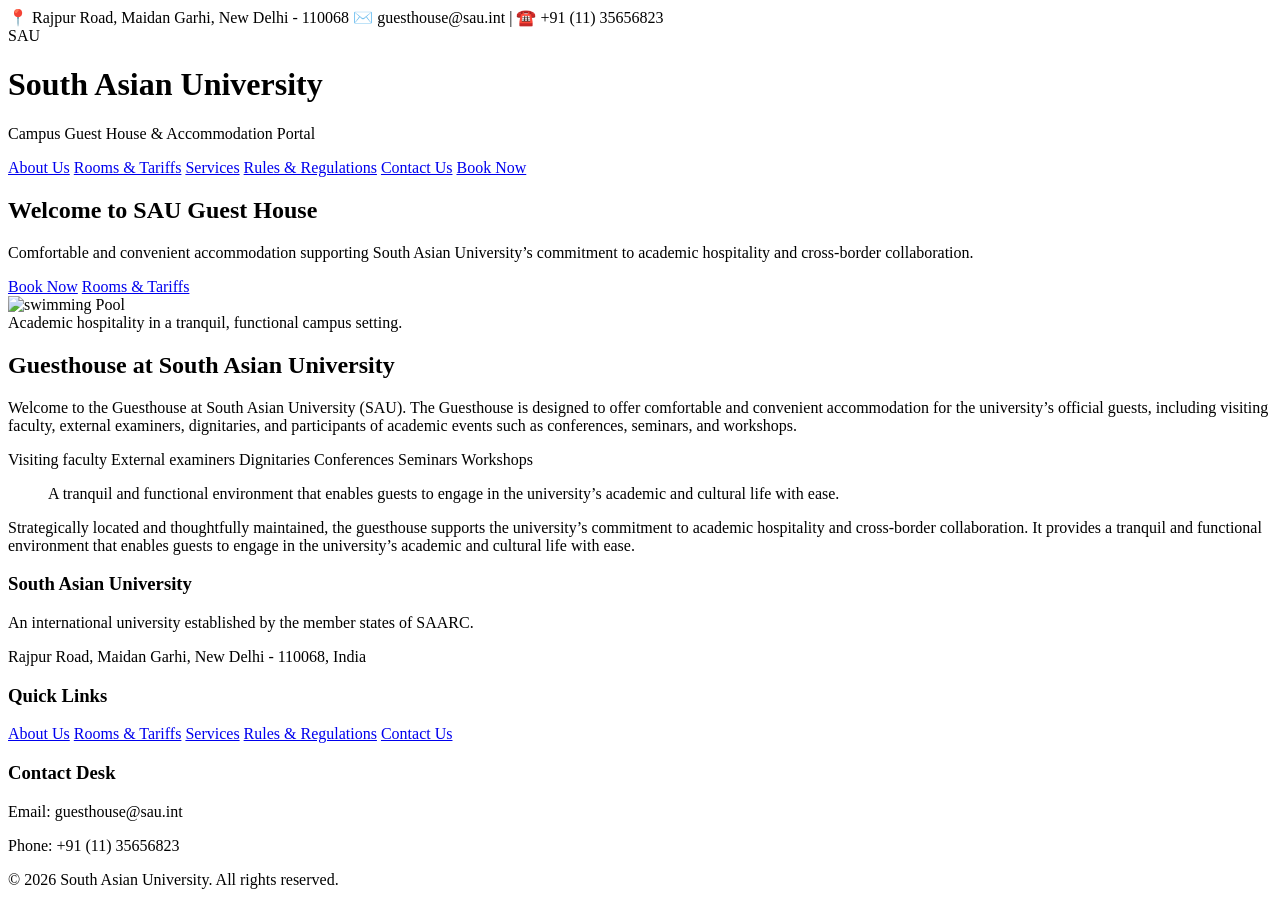
==== commit a4697e2d: "Add files via upload" ====
--- a/index.html
+++ b/index.html
@@ -4,7 +4,8 @@
     <meta charset="UTF-8">
     <meta name="viewport" content="width=device-width, initial-scale=1.0">
     <title>About Us | Campus Guest House - South Asian University</title>
-    <link rel="stylesheet" href="style.css">
+    <link rel="stylesheet" href="css/style.css">
+    
 </head>
 <body>
 
@@ -27,64 +28,54 @@
         </div>
         <nav class="nav-links">
             <a href="index.html" class="active">About Us</a>
-            <a href="rooms.html">Rooms &amp; Tariffs</a>
-            <a href="services.html">Services</a>
-            <a href="rules.html">Rules &amp; Regulations</a>
-            <a href="contacts.html">Contact Us</a>
-            <a href="booking.html">Book Now</a>
+            <a href="pages/rooms.html">Rooms &amp; Tariffs</a>
+            <a href="pages/services.html">Services</a>
+            <a href="pages/rules.html">Rules &amp; Regulations</a>
+            <a href="pages/contacts.html">Contact Us</a>
+            <a href="pages/booking.html">Book Now</a>
         </nav>
     </header>
 
     <!-- Page Hero Banner -->
-    <section id="home" class="hero" style="padding: 60px 20px; text-align: center;">
+    <section id="home" class="hero ix-hero">
         <div class="hero-content">
             <h2>Welcome to SAU Guest House</h2>
             <p>Comfortable and convenient accommodation supporting South Asian University’s commitment to academic hospitality and cross-border collaboration.</p>
-            <div class="hero-buttons" style="margin-top: 20px;">
-                <a href="booking.html" class="btn btn-primary">Book Now</a>
-                <a href="rooms.html" class="btn btn-secondary">Rooms &amp; Tariffs</a>
+            <div class="hero-buttons">
+                <a href="pages/booking.html" class="btn btn-primary">Book Now</a>
+                <a href="pages/rooms.html" class="btn btn-secondary">Rooms &amp; Tariffs</a>
             </div>
         </div>
     </section>
 
+    <!-- About Guest House Section -->
+    <section id="about" class="ix-about">
+        <div class="ix-inner">
 
-    <!-- About Guest House Section -->
-    <section id="about" class="section">
-        <div class="section-header">
-            <h2 class="section-title">Guesthouse at South Asian University</h2>
-            <p class="section-desc">Academic hospitality in a tranquil, functional campus setting.</p>
-        </div>
+            <div class="ix-collage">
+                <span class="dots" aria-hidden="true"></span>
+                <div class="main">
+                    <!-- LINE 94: YOUR IMAGE TAG IS RIGHT HERE -->
+                    <img src="assets/SwimmingPool.jpg" alt="swimming Pool">
+                </div>
+                <div class="ix-badge">Academic hospitality in a tranquil, functional campus setting.</div>
+            </div>
 
-        <div style="max-width: 900px; margin: 0 auto; background: #f8f9fa; border: 1px solid #e2e8f0; border-radius: 8px; padding: 24px; line-height: 1.8;">
-            <p style="margin-bottom: 14px;">
-                Welcome to the Guesthouse at South Asian University (SAU). The Guesthouse is designed to offer comfortable and convenient accommodation for the university’s official guests, including visiting faculty, external examiners, dignitaries, and participants of academic events such as conferences, seminars, and workshops.
-            </p>
-            <p style="margin: 0;">
-                Strategically located and thoughtfully maintained, the guesthouse supports the university’s commitment to academic hospitality and cross-border collaboration. It provides a tranquil and functional environment that enables guests to engage in the university’s academic and cultural life with ease.
-            </p>
-        </div>
-    </section>
+            <div class="ix-text">
+                <h2>Guesthouse at South Asian University</h2>
+                <p class="drop">Welcome to the Guesthouse at South Asian University (SAU). The Guesthouse is designed to offer comfortable and convenient accommodation for the university’s official guests, including visiting faculty, external examiners, dignitaries, and participants of academic events such as conferences, seminars, and workshops.</p>
+                <div class="ix-chips" aria-hidden="true">
+                    <span class="ix-chip">Visiting faculty</span>
+                    <span class="ix-chip">External examiners</span>
+                    <span class="ix-chip">Dignitaries</span>
+                    <span class="ix-chip">Conferences</span>
+                    <span class="ix-chip">Seminars</span>
+                    <span class="ix-chip">Workshops</span>
+                </div>
+                <blockquote class="ix-quote">A tranquil and functional environment that enables guests to engage in the university’s academic and cultural life with ease.</blockquote>
+                <p>Strategically located and thoughtfully maintained, the guesthouse supports the university’s commitment to academic hospitality and cross-border collaboration. It provides a tranquil and functional environment that enables guests to engage in the university’s academic and cultural life with ease.</p>
+            </div>
 
-    <!-- FAQ / Guidelines Section -->
-    <section id="faq" class="section gray-bg">
-        <div class="section-header">
-            <h2 class="section-title">Booking Guidelines &amp; FAQs</h2>
-            <p class="section-desc">Important information regarding check-in policies and guest eligibility.</p>
-        </div>
-
-        <div class="faq-container" style="max-width: 900px; margin: 0 auto;">
-            <details class="faq-item" style="background: #ffffff; border: 1px solid #e2e8f0; border-radius: 8px; padding: 16px; margin-bottom: 12px;">
-                <summary style="font-weight: 600; cursor: pointer;">Who is eligible to book accommodation at the SAU Guest House?</summary>
-                <p style="margin-top: 10px; line-height: 1.6;">Official university guests, visiting faculty, external examiners, dignitaries, participants of conferences, seminars, and workshops, and permitted guests are eligible, subject to approval and room availability.</p>
-            </details>
-            <details class="faq-item" style="background: #ffffff; border: 1px solid #e2e8f0; border-radius: 8px; padding: 16px; margin-bottom: 12px;">
-                <summary style="font-weight: 600; cursor: pointer;">What are the standard check-in and check-out timings?</summary>
-                <p style="margin-top: 10px; line-height: 1.6;">Standard check-in time is 12:00 PM (Noon) and check-out time is 11:00 AM. Early check-ins or late extensions must be coordinated directly with the Guest House desk.</p>
-            </details>
-            <details class="faq-item" style="background: #ffffff; border: 1px solid #e2e8f0; border-radius: 8px; padding: 16px;">
-                <summary style="font-weight: 600; cursor: pointer;">How is the payment processed for confirmed bookings?</summary>
-                <p style="margin-top: 10px; line-height: 1.6;">Once your booking enquiry is reviewed and approved by the administration, payment instructions or bank details are shared to finalize your reservation.</p>
-            </details>
         </div>
     </section>
 
@@ -99,10 +90,10 @@
             <div class="footer-col">
                 <h3>Quick Links</h3>
                 <a href="index.html">About Us</a>
-                <a href="rooms.html">Rooms &amp; Tariffs</a>
-                <a href="services.html">Services</a>
-                <a href="rules.html">Rules &amp; Regulations</a>
-                <a href="contacts.html">Contact Us</a>
+                <a href="pages/rooms.html">Rooms &amp; Tariffs</a>
+                <a href="pages/services.html">Services</a>
+                <a href="pages/rules.html">Rules &amp; Regulations</a>
+                <a href="pages/contacts.html">Contact Us</a>
             </div>
             <div class="footer-col">
                 <h3>Contact Desk</h3>
@@ -115,6 +106,6 @@
         </div>
     </footer>
 
-    <script src="script.js"></script>
+    <script src="js/script.js"></script>
 </body>
 </html>
